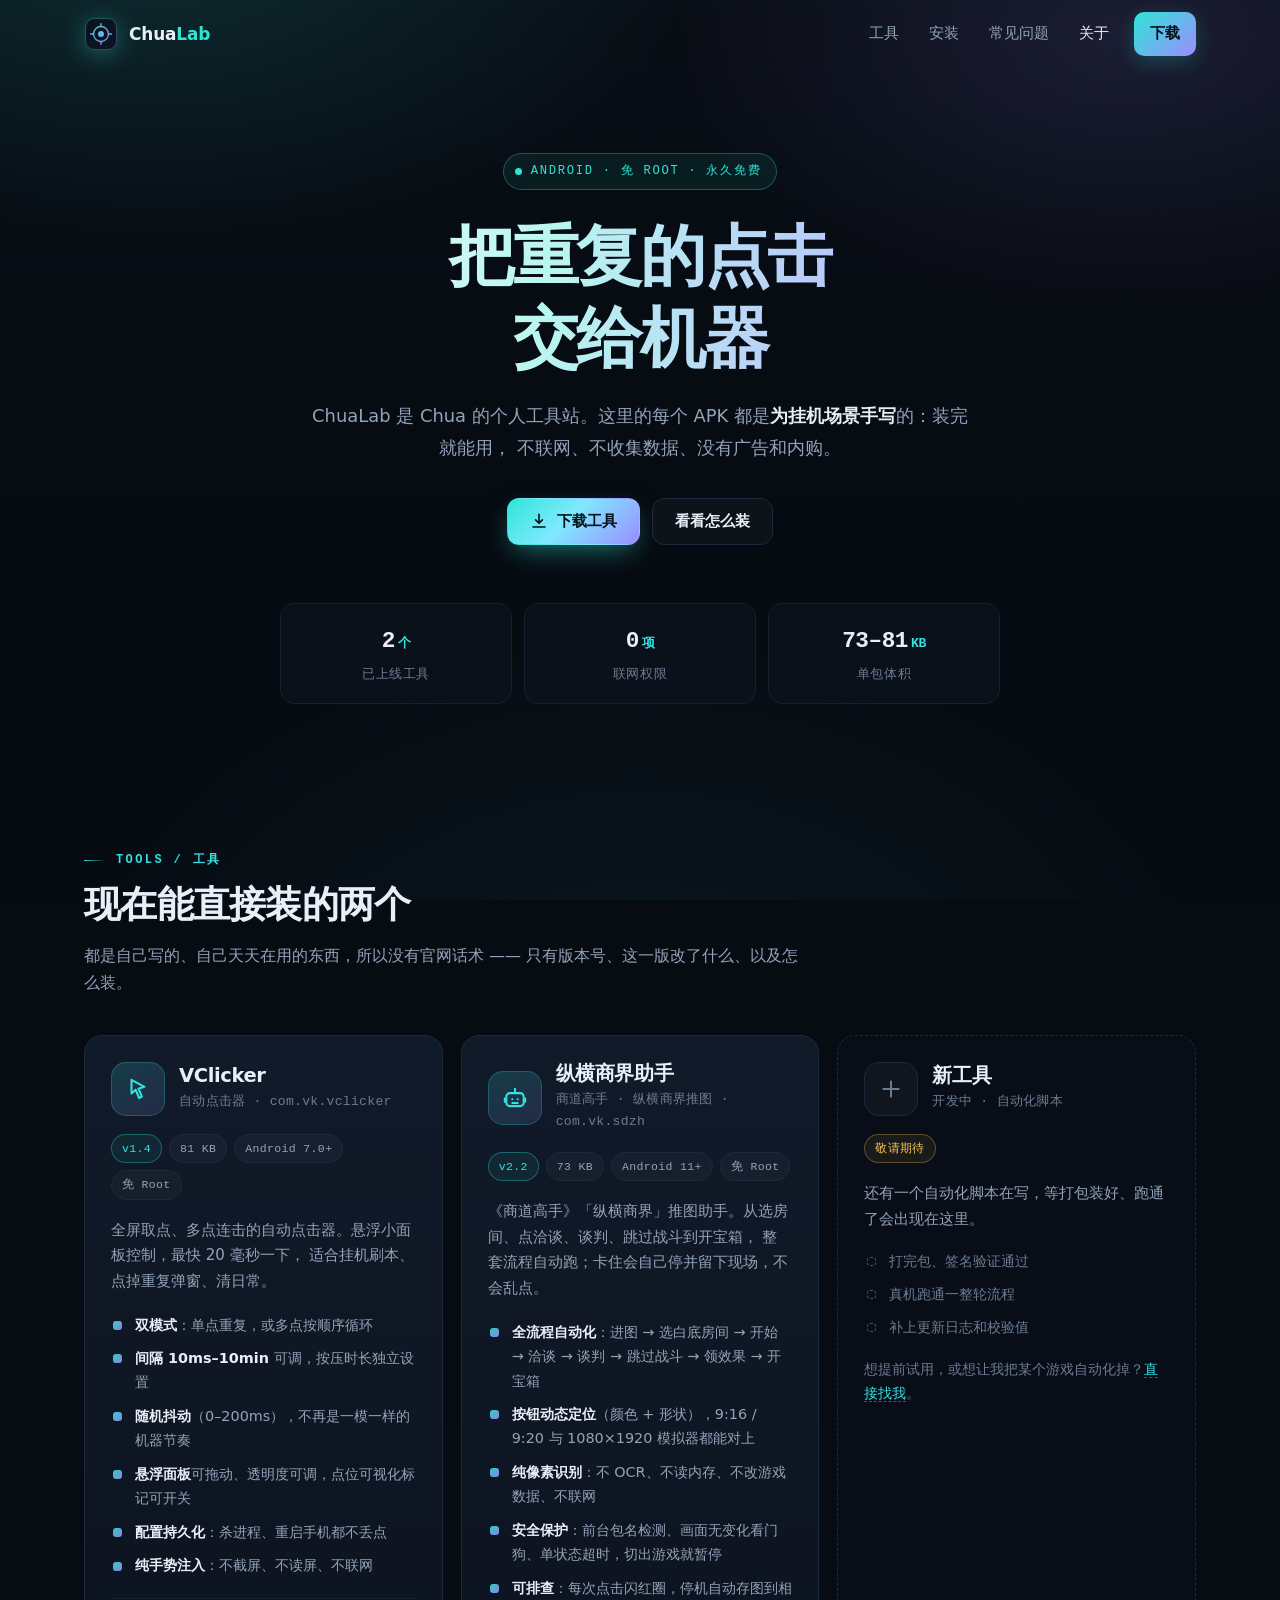
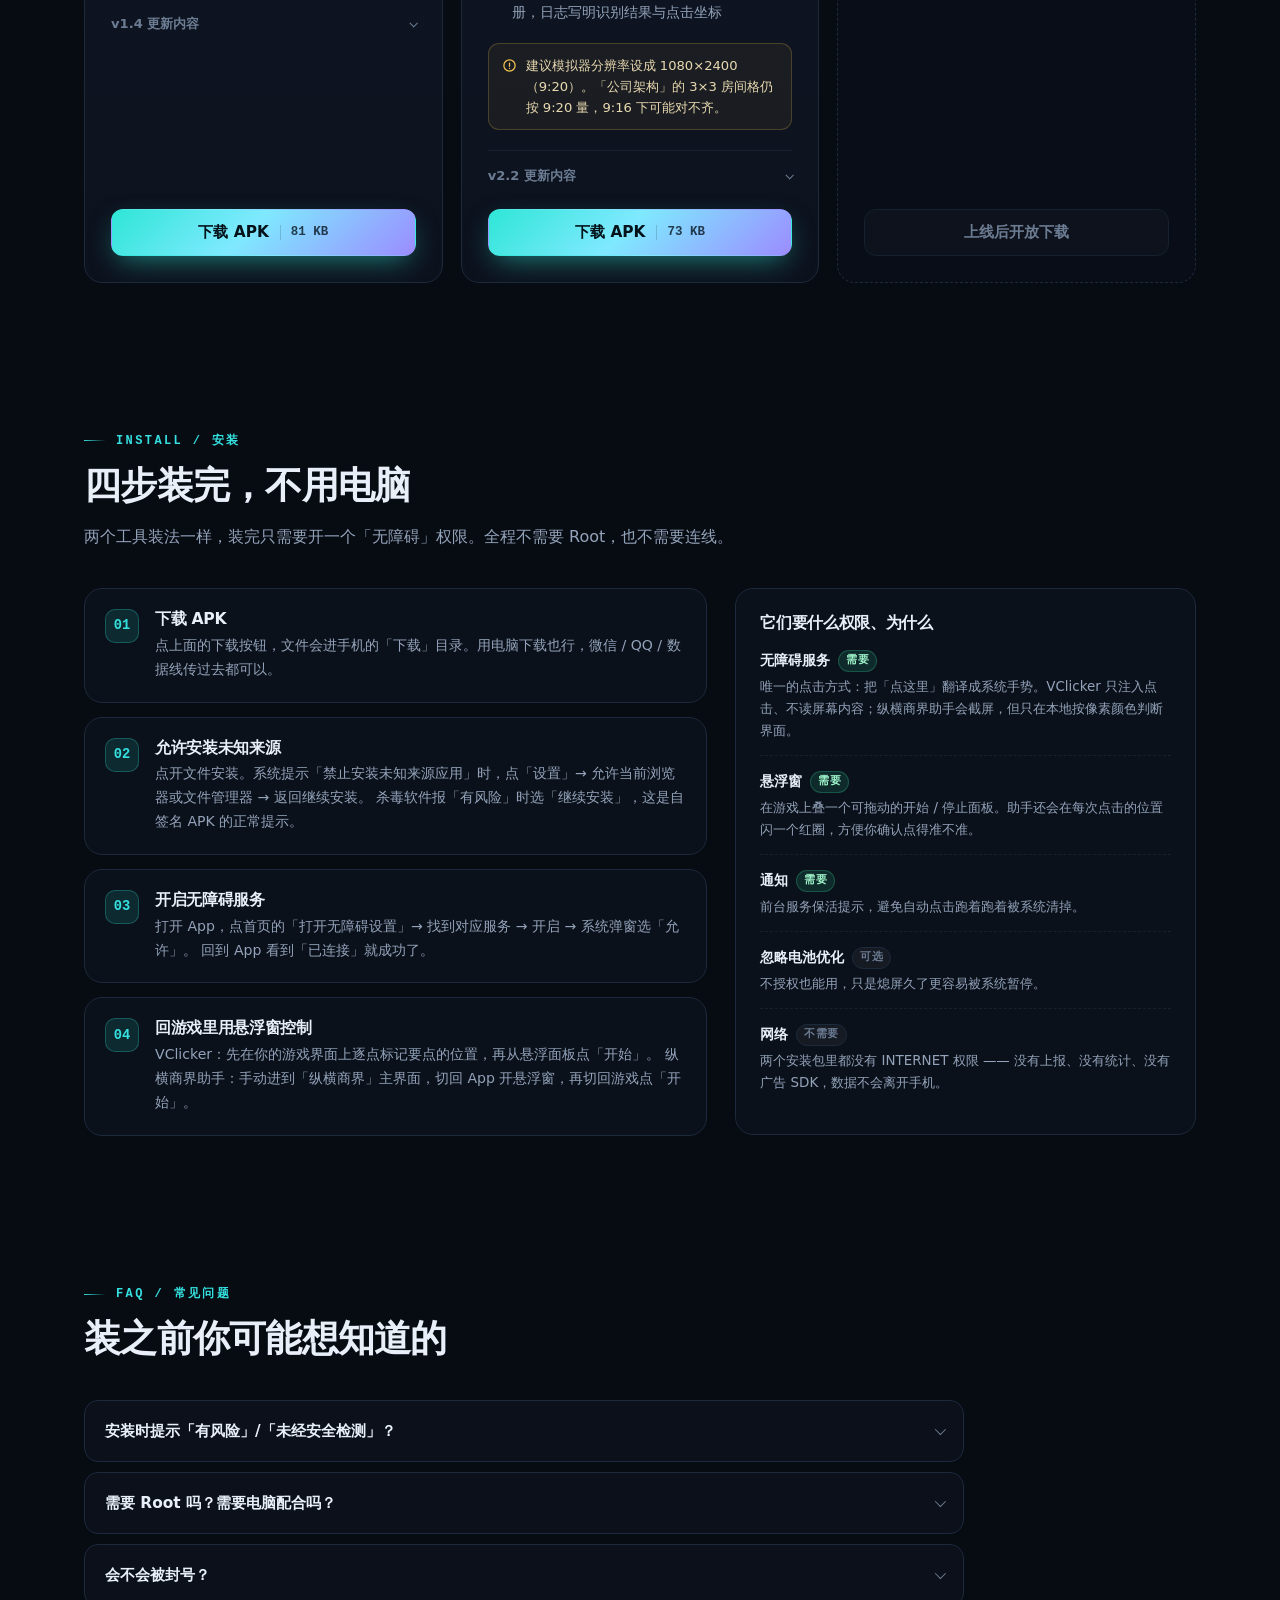
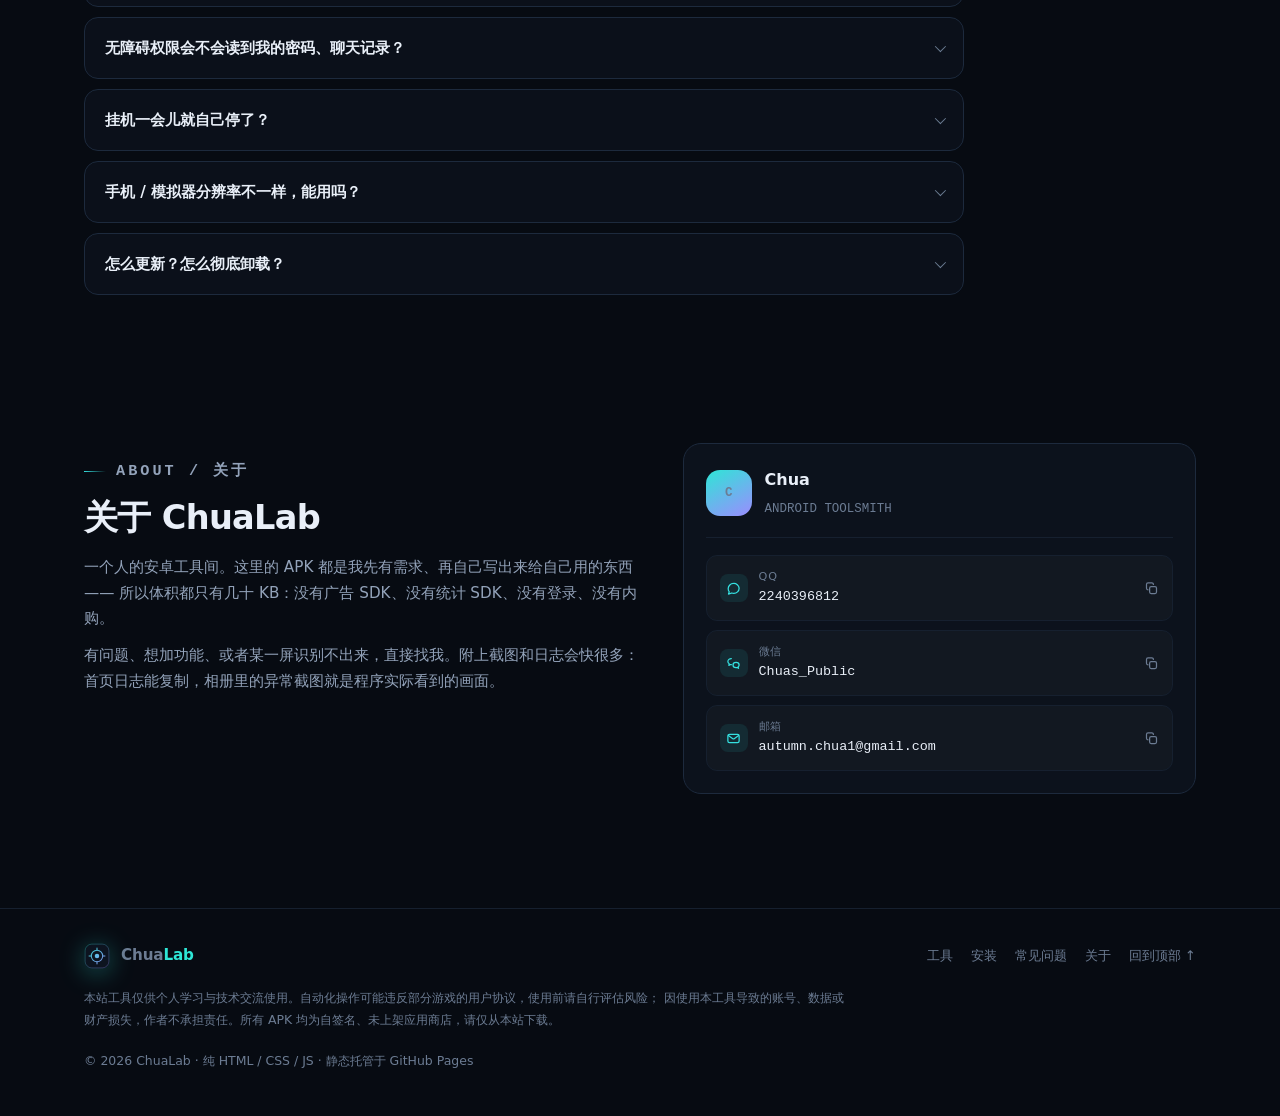
==== index.html @ b67525bc "ChuaLab: static site with VClicker & ZonghengHelper downloads" ====
<!DOCTYPE html>
<html lang="zh-CN">
<head>
<meta charset="utf-8">
<meta name="viewport" content="width=device-width, initial-scale=1, viewport-fit=cover">
<title>ChuaLab — 安卓游戏工具站 | VClicker · 纵横商界助手</title>
<meta name="description" content="ChuaLab 是 Chua 的个人安卓工具站：免 Root 的自动点击器 VClicker，以及《商道高手》纵横商界推图助手。全部免费、无广告、不联网，APK 直接下载。">
<meta name="theme-color" content="#070b12">
<meta name="color-scheme" content="dark">
<meta name="author" content="Chua">
<meta property="og:type" content="website">
<meta property="og:site_name" content="ChuaLab">
<meta property="og:title" content="ChuaLab — 安卓游戏工具站">
<meta property="og:description" content="免 Root 的自动点击器 VClicker、纵横商界推图助手。免费、无广告、不联网，APK 直接下载。">
<meta property="og:locale" content="zh_CN">
<meta name="twitter:card" content="summary">
<script>document.documentElement.classList.add('js');</script>
<link rel="icon" href="assets/logo.svg" type="image/svg+xml">
<link rel="stylesheet" href="assets/style.css">
<script type="application/ld+json">
{
  "@context": "https://schema.org",
  "@graph": [
    {
      "@type": "WebSite",
      "name": "ChuaLab",
      "inLanguage": "zh-CN",
      "description": "个人安卓游戏工具站，提供免 Root 的自动点击器与游戏自动化助手。"
    },
    {
      "@type": "SoftwareApplication",
      "name": "VClicker",
      "alternateName": "V点器",
      "applicationCategory": "UtilitiesApplication",
      "operatingSystem": "Android 7.0+",
      "softwareVersion": "1.4",
      "offers": { "@type": "Offer", "price": "0", "priceCurrency": "CNY" },
      "fileSize": "81KB",
      "description": "多点标记、单点重复与顺序循环双模式的安卓自动点击器，间隔最快 20ms，支持随机抖动与悬浮面板。"
    },
    {
      "@type": "SoftwareApplication",
      "name": "纵横商界助手",
      "applicationCategory": "UtilitiesApplication",
      "operatingSystem": "Android 11+",
      "softwareVersion": "2.2",
      "offers": { "@type": "Offer", "price": "0", "priceCurrency": "CNY" },
      "fileSize": "73KB",
      "description": "《商道高手》纵横商界的推图自动化助手，纯像素识别 + 无障碍点击，免 Root。"
    }
  ]
}
</script>
</head>
<body>
<a class="skip-link" href="#tools">跳到工具列表</a>

<!-- ============================ 顶栏 ============================ -->
<header class="site-header">
  <div class="wrap header-inner">
    <a class="brand" href="#top" aria-label="ChuaLab 首页">
      <img class="brand-mark" src="assets/logo.svg" alt="" width="34" height="34" decoding="async">
      <span class="brand-name">Chua<b>Lab</b></span>
    </a>

    <nav class="nav" id="nav" aria-label="主导航">
      <a href="#tools">工具</a>
      <a href="#install">安装</a>
      <a href="#faq">常见问题</a>
      <a href="#about">关于</a>
      <a class="nav-cta" href="#tools">下载</a>
    </nav>

    <button class="nav-toggle" type="button" aria-expanded="false" aria-controls="nav" aria-label="打开菜单">
      <svg viewBox="0 0 24 24" fill="none" stroke="currentColor" stroke-width="2" stroke-linecap="round" aria-hidden="true">
        <path d="M4 7h16M4 12h16M4 17h16"/>
      </svg>
    </button>
  </div>
</header>

<main id="top">

  <!-- ============================ 首屏 ============================ -->
  <section class="hero">
    <div class="wrap">
      <p class="hero-badge"><span class="dot" aria-hidden="true"></span>Android · 免 Root · 永久免费</p>
      <h1>把重复的点击<br>交给机器</h1>
      <p class="hero-sub">
        ChuaLab 是 Chua 的个人工具站。这里的每个 APK 都是<strong>为挂机场景手写</strong>的：装完就能用，
        不联网、不收集数据、没有广告和内购。
      </p>

      <div class="hero-actions">
        <a class="btn btn-primary" href="#tools">
          <svg viewBox="0 0 24 24" fill="none" stroke="currentColor" stroke-width="2.2" stroke-linecap="round" stroke-linejoin="round" aria-hidden="true">
            <path d="M12 3v12m0 0 4.5-4.5M12 15l-4.5-4.5M4 20h16"/>
          </svg>
          下载工具
        </a>
        <a class="btn btn-ghost" href="#install">看看怎么装</a>
      </div>

      <ul class="hero-stats">
        <li><span class="num">2<em>个</em></span><span class="lab">已上线工具</span></li>
        <li><span class="num">0<em>项</em></span><span class="lab">联网权限</span></li>
        <li><span class="num">73–81<em>KB</em></span><span class="lab">单包体积</span></li>
      </ul>
    </div>
  </section>

  <!-- ============================ 工具 ============================ -->
  <section class="section" id="tools">
    <div class="wrap">
      <div class="section-head reveal">
        <p class="eyebrow">Tools / 工具</p>
        <h2>现在能直接装的两个</h2>
        <p class="lead">
          都是自己写的、自己天天在用的东西，所以没有官网话术 —— 只有版本号、这一版改了什么、以及怎么装。
        </p>
      </div>

      <div class="grid grid-tools">

        <!-- ------------------------------ VClicker ------------------------------ -->
        <article class="card reveal">
          <div class="card-head">
            <div class="tool-icon" aria-hidden="true">
              <svg viewBox="0 0 24 24" fill="none" stroke="currentColor" stroke-width="1.9" stroke-linecap="round" stroke-linejoin="round">
                <path d="M6 3.5 18 10l-5.6 1.7L15.6 19l-2.6 1.3-3.2-7.6L6 16.2z"/>
              </svg>
            </div>
            <div class="tool-title">
              <h3>VClicker</h3>
              <p class="sub">自动点击器 · com.vk.vclicker</p>
            </div>
          </div>

          <div class="tag-row">
            <span class="tag is-accent">v1.4</span>
            <span class="tag">81 KB</span>
            <span class="tag">Android 7.0+</span>
            <span class="tag">免 Root</span>
          </div>

          <p class="card-desc">
            全屏取点、多点连击的自动点击器。悬浮小面板控制，最快 20 毫秒一下，
            适合挂机刷本、点掉重复弹窗、清日常。
          </p>

          <ul class="feature-list">
            <li><b>双模式</b>：单点重复，或多点按顺序循环</li>
            <li><b>间隔 10ms–10min</b> 可调，按压时长独立设置</li>
            <li><b>随机抖动</b>（0–200ms），不再是一模一样的机器节奏</li>
            <li><b>悬浮面板</b>可拖动、透明度可调，点位可视化标记可开关</li>
            <li><b>配置持久化</b>：杀进程、重启手机都不丢点</li>
            <li><b>纯手势注入</b>：不截屏、不读屏、不联网</li>
          </ul>

          <details class="changelog">
            <summary>v1.4 更新内容</summary>
            <div class="changelog-body">
              <ul>
                <li>默认参数提速到 20ms 间隔 / 10ms 按压，取消旧的 70ms 速度上限</li>
                <li>新增崩溃现场页：闪退时给出可复制的错误信息，不再是白屏</li>
                <li>旧安装升级后会自动迁移到新的快速默认值（之后以你改的为准）</li>
              </ul>
              <code class="hash">SHA-256 278dcef7baafee5d097243b099587561295865d72f85cc207bb19f9eb8088ee2</code>
            </div>
          </details>

          <div class="card-foot">
            <a class="btn btn-primary btn-block" href="downloads/VClicker-v1.4.apk" download>
              下载 APK<span class="btn-meta">81 KB</span>
            </a>
          </div>
        </article>

        <!-- -------------------------- 纵横商界助手 -------------------------- -->
        <article class="card reveal">
          <div class="card-head">
            <div class="tool-icon" aria-hidden="true">
              <svg viewBox="0 0 24 24" fill="none" stroke="currentColor" stroke-width="1.9" stroke-linecap="round" stroke-linejoin="round">
                <rect x="4" y="7.5" width="16" height="12" rx="3.2"/>
                <path d="M12 3.5v4M9.5 13.2v.02M14.5 13.2v.02M9.5 16.6h5"/>
                <path d="M2.6 12.5v3M21.4 12.5v3"/>
              </svg>
            </div>
            <div class="tool-title">
              <h3>纵横商界助手</h3>
              <p class="sub">商道高手 · 纵横商界推图 · com.vk.sdzh</p>
            </div>
          </div>

          <div class="tag-row">
            <span class="tag is-accent">v2.2</span>
            <span class="tag">73 KB</span>
            <span class="tag">Android 11+</span>
            <span class="tag">免 Root</span>
          </div>

          <p class="card-desc">
            《商道高手》「纵横商界」推图助手。从选房间、点洽谈、谈判、跳过战斗到开宝箱，
            整套流程自动跑；卡住会自己停并留下现场，不会乱点。
          </p>

          <ul class="feature-list">
            <li><b>全流程自动化</b>：进图 → 选白底房间 → 开始 → 洽谈 → 谈判 → 跳过战斗 → 领效果 → 开宝箱</li>
            <li><b>按钮动态定位</b>（颜色 + 形状），9:16 / 9:20 与 1080×1920 模拟器都能对上</li>
            <li><b>纯像素识别</b>：不 OCR、不读内存、不改游戏数据、不联网</li>
            <li><b>安全保护</b>：前台包名检测、画面无变化看门狗、单状态超时，切出游戏就暂停</li>
            <li><b>可排查</b>：每次点击闪红圈，停机自动存图到相册，日志写明识别结果与点击坐标</li>
          </ul>

          <div class="note">
            <svg viewBox="0 0 24 24" fill="none" stroke="currentColor" stroke-width="2" stroke-linecap="round" stroke-linejoin="round" aria-hidden="true">
              <path d="M12 8.2v5M12 16.6v.02"/><circle cx="12" cy="12" r="9"/>
            </svg>
            <span>建议模拟器分辨率设成 1080×2400（9:20）。「公司架构」的 3×3 房间格仍按 9:20 量，9:16 下可能对不齐。</span>
          </div>

          <details class="changelog">
            <summary>v2.2 更新内容</summary>
            <div class="changelog-body">
              <ul>
                <li>宝箱坐标改为按发光像素实时计算，修掉「偏上 73 像素、点 20 次开不掉」的问题</li>
                <li>按钮坐标按角色缓存，同一界面反复点同一个点，不再在 374/582/882 之间乱跳</li>
                <li>宝箱连续点 6 次仍失败就停机并提示位置，不再空转</li>
                <li>顺带修掉 v2.1 的两个真 bug：公司架构被绿字误判成「洽谈中」、洽谈点 70 次才打完</li>
              </ul>
              <code class="hash">SHA-256 77d68655bf798009ac86b0f8f68d55ac0a195f019ea62fdf3abb0a22e45ed651</code>
            </div>
          </details>

          <div class="card-foot">
            <a class="btn btn-primary btn-block" href="downloads/ZonghengHelper-v2.2.apk" download>
              下载 APK<span class="btn-meta">73 KB</span>
            </a>
          </div>
        </article>

        <!-- ----------------------------- 占位卡 ----------------------------- -->
        <article class="card is-soon reveal">
          <div class="card-head">
            <div class="tool-icon is-muted" aria-hidden="true">
              <svg viewBox="0 0 24 24" fill="none" stroke="currentColor" stroke-width="1.9" stroke-linecap="round" stroke-linejoin="round">
                <path d="M12 5v14M5 12h14"/>
              </svg>
            </div>
            <div class="tool-title">
              <h3>新工具</h3>
              <p class="sub">开发中 · 自动化脚本</p>
            </div>
          </div>

          <div class="tag-row">
            <span class="tag is-gold">敬请期待</span>
          </div>

          <p class="card-desc">
            还有一个自动化脚本在写，等打包装好、跑通了会出现在这里。
          </p>

          <ul class="soon-list">
            <li>打完包、签名验证通过</li>
            <li>真机跑通一整轮流程</li>
            <li>补上更新日志和校验值</li>
          </ul>

          <p class="card-desc soon-hint">想提前试用，或想让我把某个游戏自动化掉？<a href="#about">直接找我</a>。</p>

          <div class="card-foot">
            <span class="btn btn-block is-disabled" aria-disabled="true">上线后开放下载</span>
          </div>
        </article>

      </div>
    </div>
  </section>

  <!-- ============================ 安装 ============================ -->
  <section class="section" id="install">
    <div class="wrap">
      <div class="section-head reveal">
        <p class="eyebrow">Install / 安装</p>
        <h2>四步装完，不用电脑</h2>
        <p class="lead">两个工具装法一样，装完只需要开一个「无障碍」权限。全程不需要 Root，也不需要连线。</p>
      </div>

      <div class="split">
        <ol class="steps reveal">
          <li class="step">
            <span class="step-num">01</span>
            <div>
              <h3>下载 APK</h3>
              <p>点上面的下载按钮，文件会进手机的「下载」目录。用电脑下载也行，微信 / QQ / 数据线传过去都可以。</p>
            </div>
          </li>
          <li class="step">
            <span class="step-num">02</span>
            <div>
              <h3>允许安装未知来源</h3>
              <p>点开文件安装。系统提示「禁止安装未知来源应用」时，点「设置」→ 允许当前浏览器或文件管理器 → 返回继续安装。
                 杀毒软件报「有风险」时选「继续安装」，这是自签名 APK 的正常提示。</p>
            </div>
          </li>
          <li class="step">
            <span class="step-num">03</span>
            <div>
              <h3>开启无障碍服务</h3>
              <p>打开 App，点首页的「打开无障碍设置」→ 找到对应服务 → 开启 → 系统弹窗选「允许」。
                 回到 App 看到「已连接」就成功了。</p>
            </div>
          </li>
          <li class="step">
            <span class="step-num">04</span>
            <div>
              <h3>回游戏里用悬浮窗控制</h3>
              <p>VClicker：先在你的游戏界面上逐点标记要点的位置，再从悬浮面板点「开始」。
                 纵横商界助手：手动进到「纵横商界」主界面，切回 App 开悬浮窗，再切回游戏点「开始」。</p>
            </div>
          </li>
        </ol>

        <aside class="panel-box reveal">
          <h3>它们要什么权限、为什么</h3>
          <dl class="perm-list">
            <div class="perm">
              <dt>无障碍服务 <span class="dot-tag yes">需要</span></dt>
              <dd>唯一的点击方式：把「点这里」翻译成系统手势。VClicker 只注入点击、不读屏幕内容；纵横商界助手会截屏，但只在本地按像素颜色判断界面。</dd>
            </div>
            <div class="perm">
              <dt>悬浮窗 <span class="dot-tag yes">需要</span></dt>
              <dd>在游戏上叠一个可拖动的开始 / 停止面板。助手还会在每次点击的位置闪一个红圈，方便你确认点得准不准。</dd>
            </div>
            <div class="perm">
              <dt>通知 <span class="dot-tag yes">需要</span></dt>
              <dd>前台服务保活提示，避免自动点击跑着跑着被系统清掉。</dd>
            </div>
            <div class="perm">
              <dt>忽略电池优化 <span class="dot-tag no">可选</span></dt>
              <dd>不授权也能用，只是熄屏久了更容易被系统暂停。</dd>
            </div>
            <div class="perm">
              <dt>网络 <span class="dot-tag no">不需要</span></dt>
              <dd>两个安装包里都没有 INTERNET 权限 —— 没有上报、没有统计、没有广告 SDK，数据不会离开手机。</dd>
            </div>
          </dl>
        </aside>
      </div>
    </div>
  </section>

  <!-- ============================ 常见问题 ============================ -->
  <section class="section" id="faq">
    <div class="wrap">
      <div class="section-head reveal">
        <p class="eyebrow">FAQ / 常见问题</p>
        <h2>装之前你可能想知道的</h2>
      </div>

      <div class="faq reveal">
        <details class="faq-item">
          <summary>安装时提示「有风险」/「未经安全检测」？</summary>
          <div class="faq-body">
            <p>正常现象。APK 是自签名、没有上架任何应用商店，所以不会有厂商的安全认证和备案信息。点「继续安装 / 仍要安装」即可。</p>
            <p>如果你比较谨慎，可以<b>先断网再装</b>：两个 App 都没有联网权限，断网安装不影响任何功能，装完再联网。</p>
          </div>
        </details>

        <details class="faq-item">
          <summary>需要 Root 吗？需要电脑配合吗？</summary>
          <div class="faq-body">
            <p>都不需要。全部基于安卓系统的无障碍服务（AccessibilityService）实现，用的是系统公开能力：截屏 + 注入点击手势。</p>
            <p>也不用装框架、不用开 USB 调试。手机或模拟器（MuMu、雷电等）都可以。</p>
          </div>
        </details>

        <details class="faq-item">
          <summary>会不会被封号？</summary>
          <div class="faq-body">
            <p><b>有风险。</b>这类工具本质上是模拟人手点击来做自动化，是否允许取决于游戏的用户协议。部分游戏会检测异常点击节奏并处罚。</p>
            <p>建议只在单机、自建或小号场景使用，并控制运行时长与频率。因使用本站工具导致的账号、数据或财产损失，作者不承担责任。</p>
          </div>
        </details>

        <details class="faq-item">
          <summary>无障碍权限会不会读到我的密码、聊天记录？</summary>
          <div class="faq-body">
            <p><b>VClicker</b>：只调用手势注入接口按坐标点击，不读取屏幕内容、不抓取界面文本。</p>
            <p><b>纵横商界助手</b>：会截屏，但图片只在内存里按像素颜色判断「当前是哪个界面」，不上传服务器、不会被读到屏幕上别的内容。只有你手动点「保存当前画面到相册」时才会写一张图，或异常停机时自动存一张到相册。</p>
            <p>两者都没有 INTERNET 权限，装完可以把手机流量 / Wi-Fi 关掉验证。</p>
          </div>
        </details>

        <details class="faq-item">
          <summary>挂机一会儿就自己停了？</summary>
          <div class="faq-body">
            <p>大概率是保护机制在起作用，而不是卡死：连续约 1 分钟画面完全没变化、同一界面卡超过 3 分钟、连续 9 次点房间都没反应，都会主动停机。</p>
            <p>打开 App 首页看日志最后几条，或看相册里自动保存的 <code>异常_*.png</code>。把那张图发给我，我按真实画面修识别规则。</p>
          </div>
        </details>

        <details class="faq-item">
          <summary>手机 / 模拟器分辨率不一样，能用吗？</summary>
          <div class="faq-body">
            <p><b>VClicker</b>：点位是你在自己屏幕上取的，天生适配任意分辨率。</p>
            <p><b>纵横商界助手</b>：坐标按 1260×2800 量、再按屏幕宽高比例换算，9:16 和 9:20 都支持；不过「公司架构」的 3×3 房间格仍建议 9:20。模拟器设成 1080×2400 最稳。</p>
          </div>
        </details>

        <details class="faq-item">
          <summary>怎么更新？怎么彻底卸载？</summary>
          <div class="faq-body">
            <p>直接安装新版本覆盖即可（签名一致），设置和点位都会保留，不用先卸载。</p>
            <p>卸载和普通 App 一样。助手写在 app 私有目录里的日志和截图，卸载时会一起清掉。</p>
          </div>
        </details>
      </div>
    </div>
  </section>

  <!-- ============================ 关于 ============================ -->
  <section class="section" id="about">
    <div class="wrap about">
      <div class="about-text reveal">
        <p class="eyebrow">About / 关于</p>
        <h2>关于 ChuaLab</h2>
        <p>
          一个人的安卓工具间。这里的 APK 都是我先有需求、再自己写出来给自己用的东西 ——
          所以体积都只有几十 KB：没有广告 SDK、没有统计 SDK、没有登录、没有内购。
        </p>
        <p>
          有问题、想加功能、或者某一屏识别不出来，直接找我。附上截图和日志会快很多：
          首页日志能复制，相册里的异常截图就是程序实际看到的画面。
        </p>
      </div>

      <aside class="contact-card reveal">
        <div class="who">
          <span class="avatar" aria-hidden="true">C</span>
          <div>
            <b>Chua</b>
            <span>ANDROID TOOLSMITH</span>
          </div>
        </div>
        <div class="contact-list">
          <button class="contact-row" type="button" data-copy="2240396812" aria-label="复制 QQ 号 2240396812">
            <span class="ico" aria-hidden="true">
              <svg viewBox="0 0 24 24" fill="none" stroke="currentColor" stroke-width="2" stroke-linecap="round" stroke-linejoin="round">
                <path d="M21 11.5a8.4 8.4 0 0 1-8.5 8.3 9 9 0 0 1-3.2-.6L4 21l1.2-3.7a8 8 0 0 1-1.7-5.1A8.4 8.4 0 0 1 12 4a8.4 8.4 0 0 1 9 7.5z"/>
              </svg>
            </span>
            <span class="info"><span class="lab">QQ</span><span class="val">2240396812</span></span>
            <span class="copy-hint" aria-hidden="true">
              <svg viewBox="0 0 24 24" fill="none" stroke="currentColor" stroke-width="2" stroke-linecap="round" stroke-linejoin="round">
                <rect x="9" y="9" width="11" height="11" rx="2.4"/><path d="M15 5.4A2.4 2.4 0 0 0 12.6 3H6.4A2.4 2.4 0 0 0 4 5.4v6.2A2.4 2.4 0 0 0 6.4 14"/>
              </svg>
            </span>
          </button>

          <button class="contact-row" type="button" data-copy="Chuas_Public" aria-label="复制微信号 Chuas_Public">
            <span class="ico" aria-hidden="true">
              <svg viewBox="0 0 24 24" fill="none" stroke="currentColor" stroke-width="2" stroke-linecap="round" stroke-linejoin="round">
                <path d="M8.5 4C5.4 4 3 6.1 3 8.7c0 1.5.8 2.8 2.1 3.7L4.6 15l2.5-1.3c.5.1 1 .2 1.5.2"/>
                <path d="M21 14.4c0-2.3-2.2-4.2-4.9-4.2s-4.9 1.9-4.9 4.2 2.2 4.2 4.9 4.2c.6 0 1.2-.1 1.7-.2L20 19.7l-.6-2.2c1-.8 1.6-1.9 1.6-3.1z"/>
              </svg>
            </span>
            <span class="info"><span class="lab">微信</span><span class="val">Chuas_Public</span></span>
            <span class="copy-hint" aria-hidden="true">
              <svg viewBox="0 0 24 24" fill="none" stroke="currentColor" stroke-width="2" stroke-linecap="round" stroke-linejoin="round">
                <rect x="9" y="9" width="11" height="11" rx="2.4"/><path d="M15 5.4A2.4 2.4 0 0 0 12.6 3H6.4A2.4 2.4 0 0 0 4 5.4v6.2A2.4 2.4 0 0 0 6.4 14"/>
              </svg>
            </span>
          </button>

          <button class="contact-row" type="button" data-copy="autumn.chua1@gmail.com" aria-label="复制邮箱 autumn.chua1@gmail.com">
            <span class="ico" aria-hidden="true">
              <svg viewBox="0 0 24 24" fill="none" stroke="currentColor" stroke-width="2" stroke-linecap="round" stroke-linejoin="round">
                <rect x="3" y="5.5" width="18" height="13" rx="2.6"/><path d="m3.8 7.2 7.1 5.2a2 2 0 0 0 2.2 0l7.1-5.2"/>
              </svg>
            </span>
            <span class="info"><span class="lab">邮箱</span><span class="val">autumn.chua1@gmail.com</span></span>
            <span class="copy-hint" aria-hidden="true">
              <svg viewBox="0 0 24 24" fill="none" stroke="currentColor" stroke-width="2" stroke-linecap="round" stroke-linejoin="round">
                <rect x="9" y="9" width="11" height="11" rx="2.4"/><path d="M15 5.4A2.4 2.4 0 0 0 12.6 3H6.4A2.4 2.4 0 0 0 4 5.4v6.2A2.4 2.4 0 0 0 6.4 14"/>
              </svg>
            </span>
          </button>
        </div>
      </aside>
    </div>
  </section>

</main>

<!-- ============================ 页脚 ============================ -->
<footer class="site-footer">
  <div class="wrap">
    <div class="footer-inner">
      <a class="brand" href="#top">
        <img class="brand-mark" src="assets/logo.svg" alt="" width="26" height="26" loading="lazy" decoding="async">
        <span class="brand-name">Chua<b>Lab</b></span>
      </a>
      <nav class="footer-links" aria-label="页脚导航">
        <a href="#tools">工具</a>
        <a href="#install">安装</a>
        <a href="#faq">常见问题</a>
        <a href="#about">关于</a>
        <a href="#top">回到顶部 ↑</a>
      </nav>
    </div>
    <p class="disclaimer">
      本站工具仅供个人学习与技术交流使用。自动化操作可能违反部分游戏的用户协议，使用前请自行评估风险；
      因使用本工具导致的账号、数据或财产损失，作者不承担责任。所有 APK 均为自签名、未上架应用商店，请仅从本站下载。
    </p>
    <p class="disclaimer">© <span data-year>2026</span> ChuaLab · 纯 HTML / CSS / JS · 静态托管于 GitHub Pages</p>
  </div>
</footer>

<div class="toast" id="toast" role="status" aria-live="polite"></div>

<script src="assets/app.js" defer></script>
</body>
</html>
---- assets/style.css ----
/* ==========================================================================
   ChuaLab — 深色游戏风样式
   纯手写 CSS，无框架、无外部字体/CDN 依赖，可离线打开
   ========================================================================== */

/* ---------------------------------------------------------------- tokens */
:root {
  --bg: #070b12;
  --bg-soft: #0a1018;
  --panel: #0f1622;
  --panel-2: #121c2b;
  --line: #1d2a3d;
  --line-soft: #16202f;

  --text: #e9eff8;
  --dim: #93a3ba;
  --muted: #6c7c93;

  --cyan: #2ee6d6;
  --violet: #9b8cff;
  --accent: #35e0e0;
  --gold: #f5c451;

  --radius: 18px;
  --radius-sm: 12px;
  --max: 1160px;

  --font-sans: -apple-system, BlinkMacSystemFont, "Segoe UI Variable Text", "Segoe UI",
    "PingFang SC", "Hiragino Sans GB", "Microsoft YaHei", system-ui, sans-serif;
  --font-mono: ui-monospace, "SFMono-Regular", "Cascadia Mono", "JetBrains Mono",
    Consolas, "Liberation Mono", monospace;
}

/* ------------------------------------------------------------------ base */
*,
*::before,
*::after {
  box-sizing: border-box;
}

html {
  -webkit-text-size-adjust: 100%;
  scroll-behavior: smooth;
}

body {
  margin: 0;
  min-height: 100vh;
  background: var(--bg);
  color: var(--text);
  font-family: var(--font-sans);
  font-size: 16px;
  line-height: 1.7;
  -webkit-font-smoothing: antialiased;
  overflow-x: hidden;
}

/* 背景光晕 + 网格，纯 CSS，不占带宽 */
body::before {
  content: "";
  position: fixed;
  inset: 0;
  z-index: -2;
  pointer-events: none;
  background:
    radial-gradient(900px 520px at 12% -8%, rgba(46, 230, 214, 0.14), transparent 62%),
    radial-gradient(760px 460px at 88% 4%, rgba(155, 140, 255, 0.13), transparent 60%),
    radial-gradient(1000px 700px at 50% 118%, rgba(46, 230, 214, 0.07), transparent 65%),
    linear-gradient(180deg, #080d15 0%, var(--bg) 45%, #060a11 100%);
}

body::after {
  content: "";
  position: fixed;
  inset: 0;
  z-index: -1;
  pointer-events: none;
  opacity: 0.35;
  background-image:
    linear-gradient(rgba(120, 160, 200, 0.055) 1px, transparent 1px),
    linear-gradient(90deg, rgba(120, 160, 200, 0.055) 1px, transparent 1px);
  background-size: 64px 64px;
  mask-image: radial-gradient(ellipse 90% 60% at 50% 0%, #000 20%, transparent 78%);
  -webkit-mask-image: radial-gradient(ellipse 90% 60% at 50% 0%, #000 20%, transparent 78%);
}

img,
svg {
  display: block;
  max-width: 100%;
}

a {
  color: inherit;
  text-decoration: none;
}

h1,
h2,
h3,
h4 {
  margin: 0;
  line-height: 1.25;
  letter-spacing: -0.02em;
  font-weight: 800;
}

p {
  margin: 0;
}

ul,
ol {
  margin: 0;
  padding: 0;
  list-style: none;
}

code {
  font-family: var(--font-mono);
  font-size: 0.86em;
}

::selection {
  background: rgba(46, 230, 214, 0.28);
  color: #fff;
}

:focus-visible {
  outline: 2px solid var(--cyan);
  outline-offset: 3px;
  border-radius: 6px;
}

.wrap {
  width: 100%;
  max-width: var(--max);
  margin: 0 auto;
  padding: 0 24px;
}

.skip-link {
  position: absolute;
  left: 16px;
  top: -60px;
  z-index: 100;
  padding: 10px 16px;
  border-radius: 10px;
  background: var(--cyan);
  color: #04121a;
  font-weight: 700;
  transition: top 0.2s ease;
}

.skip-link:focus {
  top: 16px;
}

/* ---------------------------------------------------------------- header */
.site-header {
  position: sticky;
  top: 0;
  z-index: 50;
  border-bottom: 1px solid transparent;
  transition: background 0.25s ease, border-color 0.25s ease, backdrop-filter 0.25s ease;
}

.site-header.is-scrolled {
  background: rgba(7, 11, 18, 0.82);
  border-bottom-color: var(--line-soft);
  backdrop-filter: blur(14px) saturate(140%);
  -webkit-backdrop-filter: blur(14px) saturate(140%);
}

.header-inner {
  display: flex;
  align-items: center;
  justify-content: space-between;
  gap: 20px;
  height: 68px;
}

.brand {
  display: inline-flex;
  align-items: center;
  gap: 11px;
  font-weight: 800;
  font-size: 1.06rem;
  letter-spacing: -0.01em;
}

.brand-mark {
  width: 34px;
  height: 34px;
  flex: 0 0 auto;
  filter: drop-shadow(0 4px 12px rgba(46, 230, 214, 0.35));
}

.brand-name b {
  color: var(--cyan);
  font-weight: 800;
}

.nav {
  display: flex;
  align-items: center;
  gap: 4px;
}

.nav a {
  padding: 9px 13px;
  border-radius: 10px;
  color: var(--dim);
  font-size: 0.94rem;
  font-weight: 500;
  transition: color 0.16s ease, background 0.16s ease;
}

.nav a:hover {
  color: var(--text);
  background: rgba(255, 255, 255, 0.05);
}

.nav a.is-active {
  color: var(--text);
}

.nav .nav-cta {
  margin-left: 8px;
  padding: 9px 16px;
  color: #04121a;
  font-weight: 700;
  background: linear-gradient(135deg, var(--cyan), var(--violet));
  box-shadow: 0 6px 20px rgba(46, 230, 214, 0.22);
}

.nav .nav-cta:hover {
  color: #04121a;
  filter: brightness(1.06);
}

.nav-toggle {
  display: none;
  width: 42px;
  height: 42px;
  padding: 0;
  border: 1px solid var(--line);
  border-radius: 12px;
  background: rgba(255, 255, 255, 0.03);
  color: var(--text);
  cursor: pointer;
}

.nav-toggle svg {
  width: 20px;
  height: 20px;
  margin: 0 auto;
}

/* ------------------------------------------------------------------ hero */
.hero {
  position: relative;
  padding: 84px 0 72px;
  text-align: center;
}

.hero-badge {
  display: inline-flex;
  align-items: center;
  gap: 9px;
  margin-bottom: 26px;
  padding: 7px 15px 7px 11px;
  border: 1px solid rgba(46, 230, 214, 0.3);
  border-radius: 999px;
  background: rgba(46, 230, 214, 0.07);
  color: var(--cyan);
  font-family: var(--font-mono);
  font-size: 0.76rem;
  letter-spacing: 0.14em;
  text-transform: uppercase;
}

.hero-badge .dot {
  width: 7px;
  height: 7px;
  border-radius: 50%;
  background: var(--cyan);
  box-shadow: 0 0 0 0 rgba(46, 230, 214, 0.6);
  animation: pulse 2.4s ease-out infinite;
}

@keyframes pulse {
  0% { box-shadow: 0 0 0 0 rgba(46, 230, 214, 0.55); }
  70% { box-shadow: 0 0 0 9px rgba(46, 230, 214, 0); }
  100% { box-shadow: 0 0 0 0 rgba(46, 230, 214, 0); }
}

.hero h1 {
  font-size: clamp(2.35rem, 6.4vw, 4.1rem);
  letter-spacing: -0.035em;
  background: linear-gradient(96deg, #ffffff 8%, #b8f6f0 42%, #b9aeff 82%);
  -webkit-background-clip: text;
  background-clip: text;
  color: transparent;
}

.hero-sub {
  max-width: 660px;
  margin: 20px auto 0;
  color: var(--dim);
  font-size: clamp(1rem, 2.2vw, 1.12rem);
  line-height: 1.8;
}

.hero-sub strong {
  color: var(--text);
  font-weight: 600;
}

.hero-actions {
  display: flex;
  flex-wrap: wrap;
  justify-content: center;
  gap: 12px;
  margin-top: 34px;
}

.hero-stats {
  display: grid;
  grid-template-columns: repeat(3, minmax(0, 1fr));
  gap: 12px;
  max-width: 720px;
  margin: 58px auto 0;
  padding: 0;
}

.hero-stats li {
  padding: 18px 14px;
  border: 1px solid var(--line-soft);
  border-radius: 14px;
  background: rgba(15, 22, 34, 0.55);
}

.hero-stats .num {
  display: block;
  font-family: var(--font-mono);
  font-size: 1.42rem;
  font-weight: 700;
  color: var(--text);
  letter-spacing: -0.02em;
}

.hero-stats .num em {
  font-style: normal;
  font-size: 0.82rem;
  color: var(--accent);
  margin-left: 3px;
}

.hero-stats .lab {
  display: block;
  margin-top: 3px;
  color: var(--muted);
  font-size: 0.8rem;
  letter-spacing: 0.04em;
}

/* ---------------------------------------------------------------- button */
.btn {
  display: inline-flex;
  align-items: center;
  justify-content: center;
  gap: 9px;
  padding: 13px 22px;
  border: 1px solid transparent;
  border-radius: var(--radius-sm);
  font: inherit;
  font-weight: 700;
  font-size: 0.96rem;
  line-height: 1.2;
  cursor: pointer;
  transition: transform 0.16s ease, filter 0.16s ease, background 0.16s ease,
    border-color 0.16s ease, box-shadow 0.16s ease;
  white-space: nowrap;
}

.btn svg {
  width: 18px;
  height: 18px;
  flex: 0 0 auto;
}

.btn-primary {
  color: #04121a;
  background: linear-gradient(135deg, var(--cyan) 0%, #7fe9ff 45%, var(--violet) 100%);
  box-shadow: 0 10px 28px -8px rgba(46, 230, 214, 0.55);
}

.btn-primary:hover {
  transform: translateY(-2px);
  filter: brightness(1.05);
  box-shadow: 0 16px 34px -10px rgba(46, 230, 214, 0.62);
}

.btn-primary:active {
  transform: translateY(0);
}

.btn-ghost {
  color: var(--text);
  border-color: var(--line);
  background: rgba(255, 255, 255, 0.03);
}

.btn-ghost:hover {
  border-color: rgba(46, 230, 214, 0.42);
  background: rgba(46, 230, 214, 0.07);
  transform: translateY(-2px);
}

.btn-block {
  width: 100%;
}

.btn .btn-meta {
  padding-left: 10px;
  margin-left: 2px;
  border-left: 1px solid rgba(4, 18, 26, 0.22);
  font-family: var(--font-mono);
  font-size: 0.78rem;
  font-weight: 600;
  opacity: 0.78;
}

.btn.is-disabled {
  cursor: not-allowed;
  color: var(--muted);
  border-color: var(--line-soft);
  background: rgba(255, 255, 255, 0.02);
  box-shadow: none;
  transform: none;
  filter: none;
}

/* --------------------------------------------------------------- section */
.section {
  padding: 74px 0;
  scroll-margin-top: 84px;
}

.section-head {
  max-width: 720px;
  margin-bottom: 38px;
}

.eyebrow {
  display: flex;
  align-items: center;
  gap: 10px;
  margin-bottom: 12px;
  color: var(--accent);
  font-family: var(--font-mono);
  font-size: 0.75rem;
  font-weight: 600;
  letter-spacing: 0.2em;
  text-transform: uppercase;
}

.eyebrow::before {
  content: "";
  width: 22px;
  height: 1px;
  background: linear-gradient(90deg, var(--accent), transparent);
}

.section-head h2 {
  font-size: clamp(1.7rem, 3.6vw, 2.3rem);
}

.section-head .lead {
  margin-top: 14px;
  color: var(--dim);
  font-size: 1rem;
}

/* ----------------------------------------------------------------- cards */
.grid {
  display: grid;
  gap: 18px;
}

.grid-tools {
  grid-template-columns: repeat(auto-fit, minmax(320px, 1fr));
}

.card {
  position: relative;
  display: flex;
  flex-direction: column;
  gap: 18px;
  padding: 26px;
  border: 1px solid var(--line);
  border-radius: var(--radius);
  background:
    linear-gradient(180deg, rgba(18, 28, 43, 0.92), rgba(13, 19, 30, 0.94));
  overflow: hidden;
  transition: transform 0.22s ease, border-color 0.22s ease, box-shadow 0.22s ease;
}

.card::before {
  content: "";
  position: absolute;
  inset: 0 0 auto 0;
  height: 1px;
  background: linear-gradient(90deg, transparent, rgba(46, 230, 214, 0.5), transparent);
  opacity: 0;
  transition: opacity 0.22s ease;
}

.card:hover {
  transform: translateY(-4px);
  border-color: rgba(46, 230, 214, 0.34);
  box-shadow: 0 24px 48px -26px rgba(46, 230, 214, 0.34);
}

.card:hover::before {
  opacity: 1;
}

.card.is-soon {
  border-style: dashed;
  border-color: var(--line);
  background: rgba(12, 18, 28, 0.55);
}

.card.is-soon:hover {
  transform: none;
  border-color: var(--line);
  box-shadow: none;
}

.card-head {
  display: flex;
  align-items: center;
  gap: 14px;
}

.tool-icon {
  display: grid;
  place-items: center;
  width: 54px;
  height: 54px;
  flex: 0 0 auto;
  border: 1px solid rgba(46, 230, 214, 0.24);
  border-radius: 15px;
  background: linear-gradient(150deg, rgba(46, 230, 214, 0.18), rgba(155, 140, 255, 0.14));
  color: var(--accent);
}

.tool-icon svg {
  width: 26px;
  height: 26px;
}

.tool-icon.is-muted {
  border-color: var(--line);
  background: rgba(255, 255, 255, 0.03);
  color: var(--muted);
}

.tool-title {
  min-width: 0;
}

.tool-title h3 {
  font-size: 1.22rem;
}

.tool-title .sub {
  margin-top: 3px;
  color: var(--muted);
  font-size: 0.82rem;
  font-family: var(--font-mono);
  letter-spacing: 0.02em;
}

.tag-row {
  display: flex;
  flex-wrap: wrap;
  gap: 7px;
}

.tag {
  padding: 4px 10px;
  border: 1px solid var(--line);
  border-radius: 999px;
  background: rgba(255, 255, 255, 0.028);
  color: var(--dim);
  font-family: var(--font-mono);
  font-size: 0.72rem;
  letter-spacing: 0.03em;
  white-space: nowrap;
}

.tag.is-accent {
  color: var(--accent);
  border-color: rgba(46, 230, 214, 0.32);
  background: rgba(46, 230, 214, 0.07);
}

.tag.is-gold {
  color: var(--gold);
  border-color: rgba(245, 196, 81, 0.3);
  background: rgba(245, 196, 81, 0.07);
}

.card-desc {
  color: var(--dim);
  font-size: 0.94rem;
}

.feature-list {
  display: grid;
  gap: 9px;
  font-size: 0.9rem;
  color: var(--dim);
}

.feature-list li {
  position: relative;
  padding-left: 24px;
}

.feature-list li::before {
  content: "";
  position: absolute;
  left: 2px;
  top: 0.58em;
  width: 9px;
  height: 9px;
  border-radius: 3px;
  background: linear-gradient(135deg, var(--cyan), var(--violet));
  opacity: 0.9;
}

.feature-list li b {
  color: var(--text);
  font-weight: 600;
}

/* 占位卡（开发中）的进度清单 */
.soon-list {
  display: grid;
  gap: 9px;
  font-size: 0.88rem;
  color: var(--muted);
}

.soon-list li {
  position: relative;
  padding-left: 25px;
}

.soon-list li::before {
  content: "";
  position: absolute;
  left: 3px;
  top: 0.5em;
  width: 9px;
  height: 9px;
  border: 1.5px dashed var(--muted);
  border-radius: 3px;
  opacity: 0.65;
}

.soon-hint {
  font-size: 0.86rem;
  color: var(--muted);
}

.soon-hint a {
  color: var(--accent);
  border-bottom: 1px dashed rgba(46, 230, 214, 0.45);
}

.note {
  display: flex;
  gap: 9px;
  padding: 11px 13px;
  border: 1px solid rgba(245, 196, 81, 0.22);
  border-radius: 11px;
  background: rgba(245, 196, 81, 0.055);
  color: #e8d9b0;
  font-size: 0.82rem;
  line-height: 1.6;
}

.note svg {
  width: 15px;
  height: 15px;
  margin-top: 3px;
  flex: 0 0 auto;
  color: var(--gold);
}

.card-foot {
  display: flex;
  flex-wrap: wrap;
  gap: 10px;
  margin-top: auto;
  padding-top: 4px;
}

.changelog {
  border-top: 1px solid var(--line-soft);
  padding-top: 14px;
  margin-top: 2px;
}

.changelog summary {
  display: flex;
  align-items: center;
  gap: 8px;
  color: var(--muted);
  font-size: 0.82rem;
  font-weight: 600;
  cursor: pointer;
  list-style: none;
  transition: color 0.16s ease;
}

.changelog summary::-webkit-details-marker {
  display: none;
}

.changelog summary:hover {
  color: var(--text);
}

.changelog summary::after {
  content: "";
  width: 6px;
  height: 6px;
  margin-left: auto;
  border-right: 1.5px solid currentColor;
  border-bottom: 1.5px solid currentColor;
  transform: rotate(45deg) translateY(-1px);
  transition: transform 0.2s ease;
}

.changelog[open] summary::after {
  transform: rotate(-135deg) translateY(-1px);
}

.changelog-body {
  padding-top: 12px;
  color: var(--dim);
  font-size: 0.85rem;
  line-height: 1.75;
}

.changelog-body ul {
  display: grid;
  gap: 6px;
}

.changelog-body li::before {
  content: "·";
  color: var(--accent);
  margin-right: 8px;
  font-weight: 700;
}

.hash {
  display: block;
  margin-top: 10px;
  padding: 9px 11px;
  border-radius: 9px;
  background: rgba(0, 0, 0, 0.28);
  border: 1px solid var(--line-soft);
  color: var(--muted);
  font-size: 0.72rem;
  word-break: break-all;
  line-height: 1.6;
}

/* ----------------------------------------------------------- steps / 安装 */
.split {
  display: grid;
  grid-template-columns: minmax(0, 1.15fr) minmax(0, 0.85fr);
  gap: 28px;
  align-items: start;
}

.steps {
  display: grid;
  gap: 14px;
  counter-reset: step;
}

.step {
  display: flex;
  gap: 16px;
  padding: 20px;
  border: 1px solid var(--line);
  border-radius: var(--radius);
  background: rgba(15, 22, 34, 0.6);
}

.step-num {
  display: grid;
  place-items: center;
  width: 34px;
  height: 34px;
  flex: 0 0 auto;
  border-radius: 10px;
  background: rgba(46, 230, 214, 0.12);
  border: 1px solid rgba(46, 230, 214, 0.26);
  color: var(--accent);
  font-family: var(--font-mono);
  font-size: 0.86rem;
  font-weight: 700;
}

.step h3 {
  font-size: 0.98rem;
  font-weight: 700;
}

.step p {
  margin-top: 5px;
  color: var(--dim);
  font-size: 0.88rem;
}

.step code {
  padding: 1px 6px;
  border-radius: 5px;
  background: rgba(46, 230, 214, 0.1);
  color: #a9f2ea;
}

.panel-box {
  padding: 24px;
  border: 1px solid var(--line);
  border-radius: var(--radius);
  background: rgba(15, 22, 34, 0.6);
}

.panel-box h3 {
  font-size: 1rem;
  margin-bottom: 16px;
}

.perm-list {
  display: grid;
  gap: 14px;
}

.perm {
  display: grid;
  gap: 3px;
  padding-bottom: 13px;
  border-bottom: 1px dashed var(--line-soft);
}

.perm:last-child {
  padding-bottom: 0;
  border-bottom: 0;
}

.perm dt {
  display: flex;
  align-items: center;
  gap: 8px;
  color: var(--text);
  font-size: 0.87rem;
  font-weight: 600;
}

.perm dt .dot-tag {
  padding: 1px 7px;
  border-radius: 999px;
  font-family: var(--font-mono);
  font-size: 0.66rem;
  letter-spacing: 0.05em;
}

.dot-tag.yes {
  color: #9df3c9;
  background: rgba(52, 211, 153, 0.13);
  border: 1px solid rgba(52, 211, 153, 0.26);
}

.dot-tag.no {
  color: var(--muted);
  background: rgba(255, 255, 255, 0.04);
  border: 1px solid var(--line);
}

.perm dd {
  margin: 0;
  color: var(--dim);
  font-size: 0.84rem;
  line-height: 1.65;
}

/* ------------------------------------------------------------------- faq */
.faq {
  display: grid;
  gap: 10px;
  max-width: 880px;
}

.faq-item {
  border: 1px solid var(--line);
  border-radius: 14px;
  background: rgba(15, 22, 34, 0.55);
  transition: border-color 0.18s ease, background 0.18s ease;
}

.faq-item[open] {
  border-color: rgba(46, 230, 214, 0.3);
  background: rgba(17, 26, 40, 0.7);
}

.faq-item summary {
  display: flex;
  align-items: center;
  gap: 12px;
  padding: 17px 20px;
  font-size: 0.96rem;
  font-weight: 600;
  cursor: pointer;
  list-style: none;
}

.faq-item summary::-webkit-details-marker {
  display: none;
}

.faq-item summary::after {
  content: "";
  width: 8px;
  height: 8px;
  margin-left: auto;
  flex: 0 0 auto;
  border-right: 1.6px solid var(--muted);
  border-bottom: 1.6px solid var(--muted);
  transform: rotate(45deg) translateY(-2px);
  transition: transform 0.2s ease, border-color 0.2s ease;
}

.faq-item[open] summary::after {
  transform: rotate(-135deg) translateY(-2px);
  border-color: var(--accent);
}

.faq-body {
  padding: 0 20px 20px;
  color: var(--dim);
  font-size: 0.9rem;
  line-height: 1.85;
}

.faq-body p + p {
  margin-top: 10px;
}

.faq-body b {
  color: var(--text);
  font-weight: 600;
}

/* ----------------------------------------------------------------- about */
.about {
  display: grid;
  grid-template-columns: minmax(0, 1fr) minmax(0, 0.9fr);
  gap: 28px;
  align-items: start;
}

.about-text h2 {
  font-size: clamp(1.6rem, 3.4vw, 2.1rem);
}

.about-text p {
  margin-top: 16px;
  color: var(--dim);
  font-size: 0.95rem;
}

.about-text p + p {
  margin-top: 11px;
}

.contact-card {
  padding: 22px;
  border: 1px solid var(--line);
  border-radius: var(--radius);
  background: rgba(15, 22, 34, 0.7);
}

.contact-card .who {
  display: flex;
  align-items: center;
  gap: 13px;
  padding-bottom: 17px;
  border-bottom: 1px solid var(--line-soft);
}

.avatar {
  display: grid;
  place-items: center;
  width: 46px;
  height: 46px;
  border-radius: 14px;
  background: linear-gradient(150deg, var(--cyan), var(--violet));
  color: #04121a;
  font-weight: 800;
  font-size: 1.15rem;
  letter-spacing: -0.02em;
}

.contact-card .who b {
  display: block;
  font-size: 1rem;
}

.contact-card .who span {
  color: var(--muted);
  font-size: 0.78rem;
  font-family: var(--font-mono);
}

.contact-list {
  display: grid;
  gap: 9px;
  margin-top: 17px;
}

.contact-row {
  display: flex;
  align-items: center;
  gap: 11px;
  width: 100%;
  padding: 11px 13px;
  border: 1px solid var(--line-soft);
  border-radius: 11px;
  background: rgba(255, 255, 255, 0.022);
  color: inherit;
  font: inherit;
  text-align: left;
  cursor: pointer;
  transition: border-color 0.16s ease, background 0.16s ease;
}

.contact-row:hover {
  border-color: rgba(46, 230, 214, 0.34);
  background: rgba(46, 230, 214, 0.06);
}

.contact-row .ico {
  display: grid;
  place-items: center;
  width: 28px;
  height: 28px;
  flex: 0 0 auto;
  border-radius: 8px;
  background: rgba(46, 230, 214, 0.1);
  color: var(--accent);
}

.contact-row .ico svg {
  width: 15px;
  height: 15px;
}

.contact-row .info {
  min-width: 0;
  flex: 1;
}

.contact-row .lab {
  display: block;
  color: var(--muted);
  font-size: 0.7rem;
  letter-spacing: 0.08em;
  text-transform: uppercase;
}

.contact-row .val {
  display: block;
  overflow: hidden;
  color: var(--text);
  font-family: var(--font-mono);
  font-size: 0.84rem;
  text-overflow: ellipsis;
  white-space: nowrap;
}

.contact-row .copy-hint {
  flex: 0 0 auto;
  color: var(--muted);
  font-size: 0.72rem;
}

.contact-row .copy-hint svg {
  width: 15px;
  height: 15px;
}

/* ---------------------------------------------------------------- footer */
.site-footer {
  margin-top: 40px;
  padding: 34px 0 44px;
  border-top: 1px solid var(--line-soft);
  color: var(--muted);
  font-size: 0.83rem;
}

.footer-inner {
  display: flex;
  flex-wrap: wrap;
  align-items: center;
  justify-content: space-between;
  gap: 14px;
}

.footer-inner .brand {
  font-size: 0.95rem;
}

.footer-inner .brand-mark {
  width: 26px;
  height: 26px;
}

.footer-links {
  display: flex;
  flex-wrap: wrap;
  gap: 18px;
}

.footer-links a {
  transition: color 0.16s ease;
}

.footer-links a:hover {
  color: var(--accent);
}

.disclaimer {
  margin-top: 18px;
  max-width: 760px;
  color: var(--muted);
  font-size: 0.78rem;
  line-height: 1.8;
}

/* ----------------------------------------------------------------- toast */
.toast {
  position: fixed;
  left: 50%;
  bottom: 32px;
  z-index: 90;
  padding: 11px 20px;
  border: 1px solid rgba(46, 230, 214, 0.34);
  border-radius: 999px;
  background: rgba(9, 15, 24, 0.94);
  box-shadow: 0 14px 40px -14px rgba(0, 0, 0, 0.9);
  color: var(--text);
  font-size: 0.85rem;
  opacity: 0;
  transform: translate(-50%, 14px);
  pointer-events: none;
  transition: opacity 0.22s ease, transform 0.22s ease;
}

.toast.is-visible {
  opacity: 1;
  transform: translate(-50%, 0);
}

/* ---------------------------------------------------------------- reveal */
/* 只在 JS 可用时隐藏，避免脚本加载失败/被禁用时整页空白 */
.js .reveal {
  opacity: 0;
  transform: translateY(16px);
  transition: opacity 0.6s ease, transform 0.6s cubic-bezier(0.22, 1, 0.36, 1);
}

.js .reveal.is-in {
  opacity: 1;
  transform: none;
}

/* ------------------------------------------------------------ responsive */
@media (max-width: 980px) {
  .split,
  .about {
    grid-template-columns: minmax(0, 1fr);
  }

  .hero {
    padding: 64px 0 52px;
  }

  .section {
    padding: 58px 0;
  }
}

@media (max-width: 820px) {
  .nav-toggle {
    display: grid;
    place-items: center;
  }

  .nav {
    position: absolute;
    left: 16px;
    right: 16px;
    top: 68px;
    display: none;
    flex-direction: column;
    align-items: stretch;
    gap: 4px;
    padding: 10px;
    border: 1px solid var(--line);
    border-radius: 16px;
    background: rgba(10, 16, 24, 0.97);
    box-shadow: 0 24px 50px -20px rgba(0, 0, 0, 0.9);
    backdrop-filter: blur(14px);
    -webkit-backdrop-filter: blur(14px);
  }

  .nav.is-open {
    display: flex;
  }

  .nav a {
    padding: 12px 14px;
    font-size: 0.98rem;
  }

  .nav .nav-cta {
    margin: 4px 0 0;
    text-align: center;
  }

  .site-header.is-scrolled .nav {
    background: rgba(10, 16, 24, 0.99);
  }
}

@media (max-width: 620px) {
  .wrap {
    padding: 0 18px;
  }

  .hero-stats {
    grid-template-columns: 1fr;
    max-width: 320px;
  }

  .hero-stats li {
    display: flex;
    align-items: baseline;
    justify-content: space-between;
    gap: 10px;
    padding: 13px 16px;
    text-align: left;
  }

  .hero-stats .num {
    font-size: 1.15rem;
  }

  .hero-stats .lab {
    margin-top: 0;
  }

  .card {
    padding: 21px;
  }

  .card-foot .btn {
    flex: 1 1 100%;
  }

  .step {
    padding: 17px;
  }

  .footer-inner {
    flex-direction: column;
    align-items: flex-start;
  }
}

/* ------------------------------------------------------- motion / print */
@media (prefers-reduced-motion: reduce) {
  html {
    scroll-behavior: auto;
  }

  *,
  *::before,
  *::after {
    animation-duration: 0.001ms !important;
    animation-iteration-count: 1 !important;
    transition-duration: 0.001ms !important;
  }

  .reveal {
    opacity: 1;
    transform: none;
  }
}
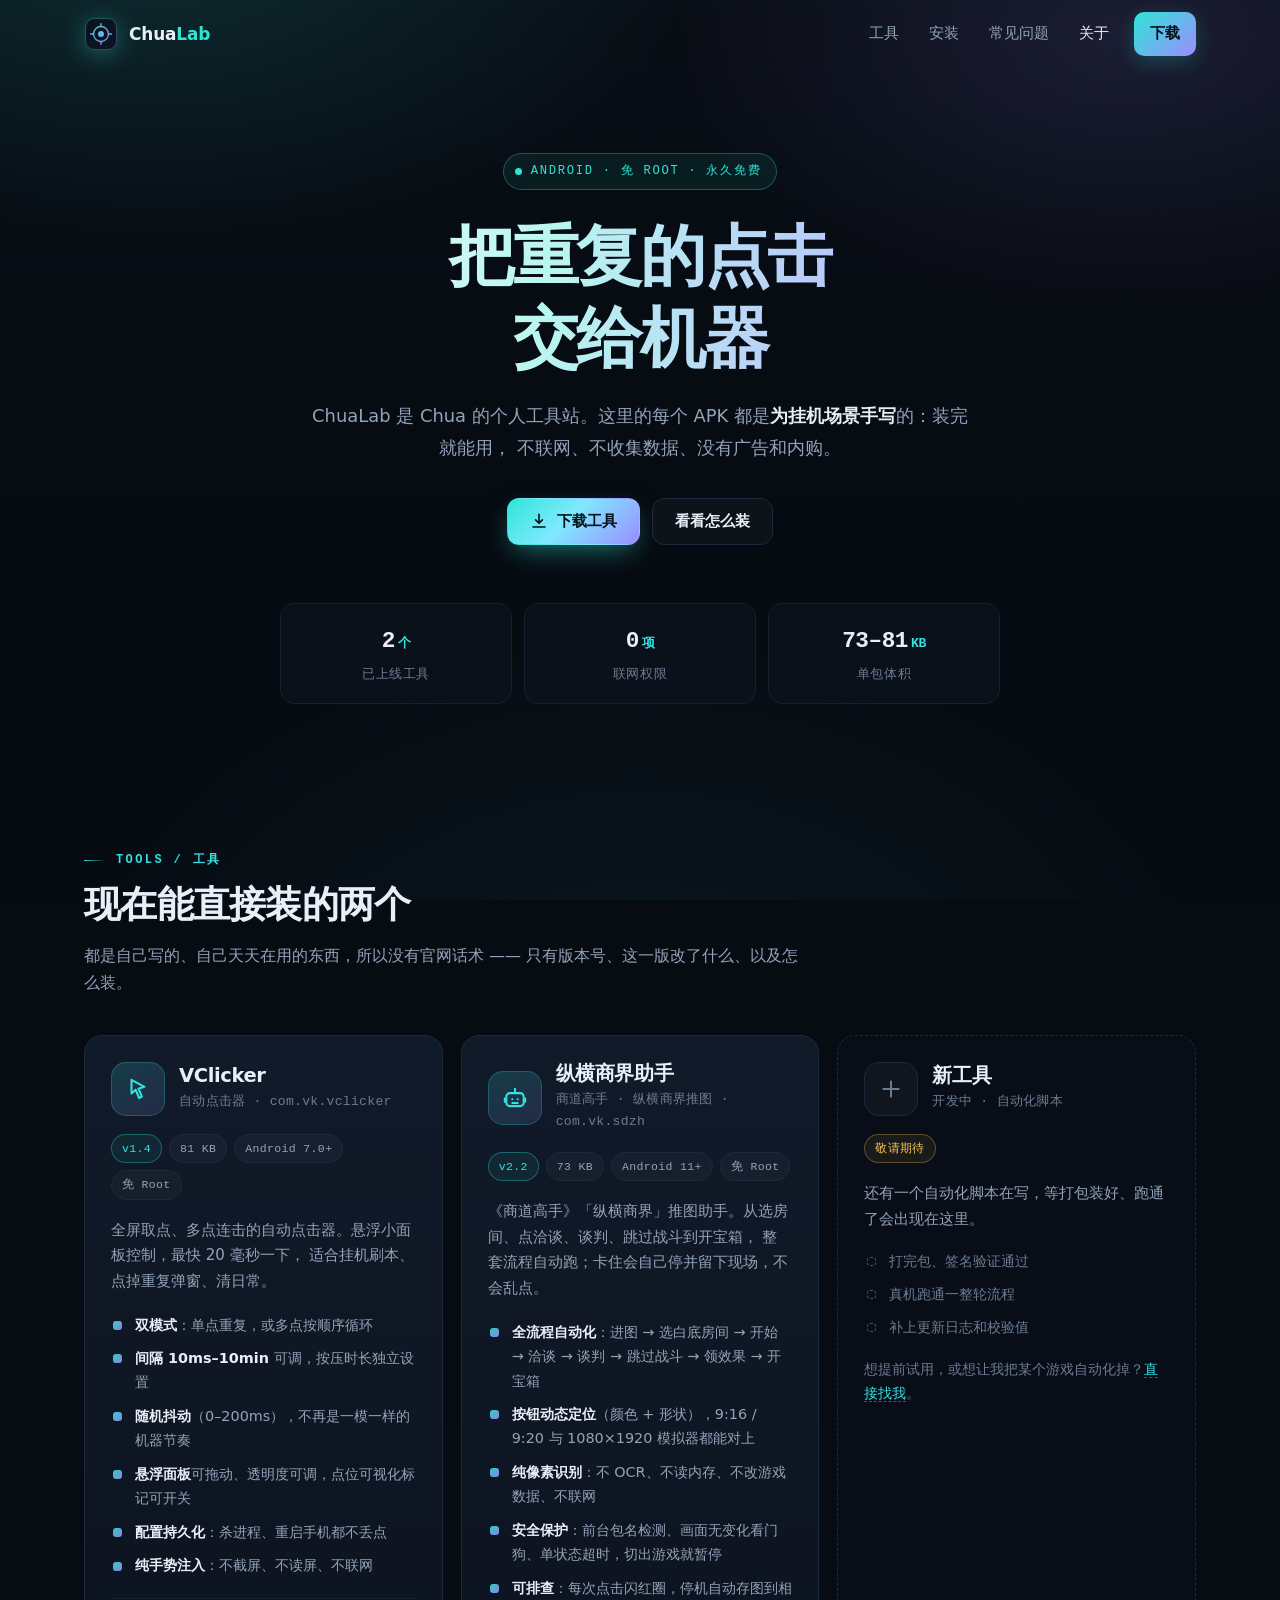
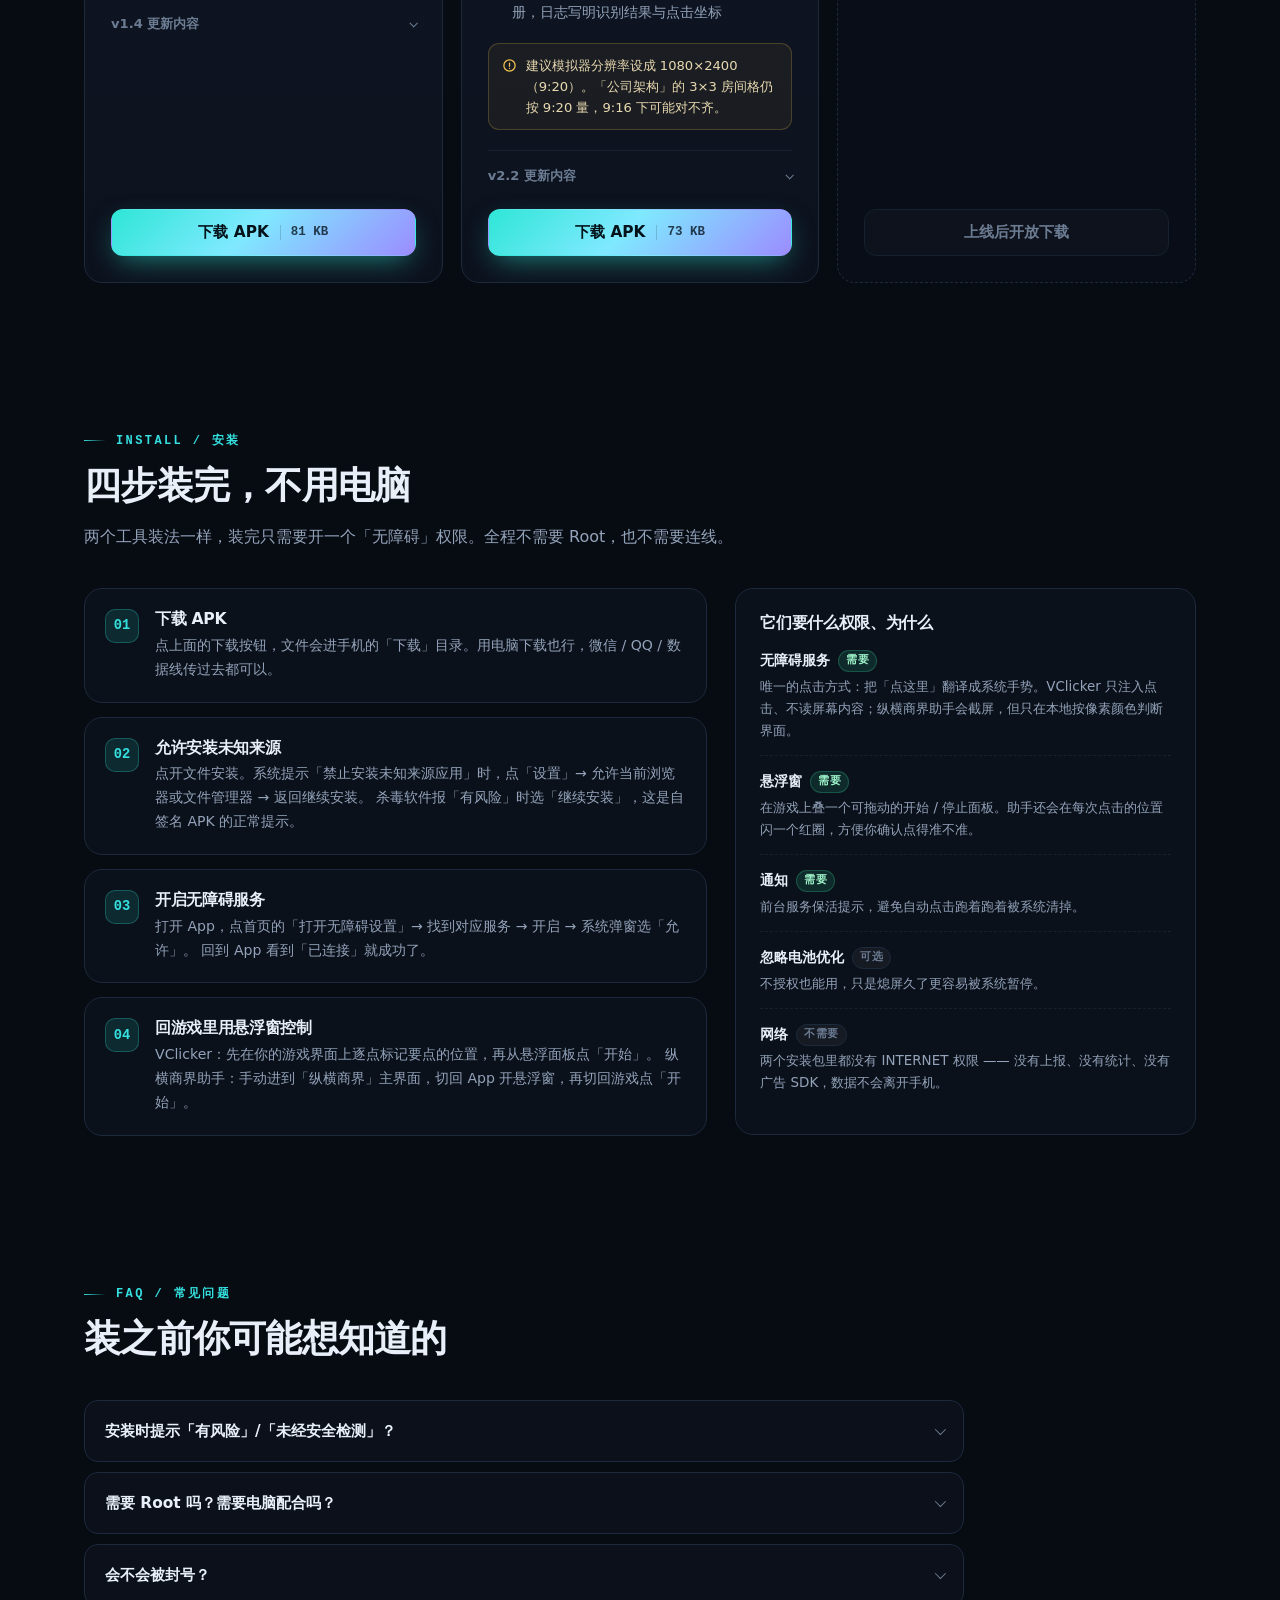
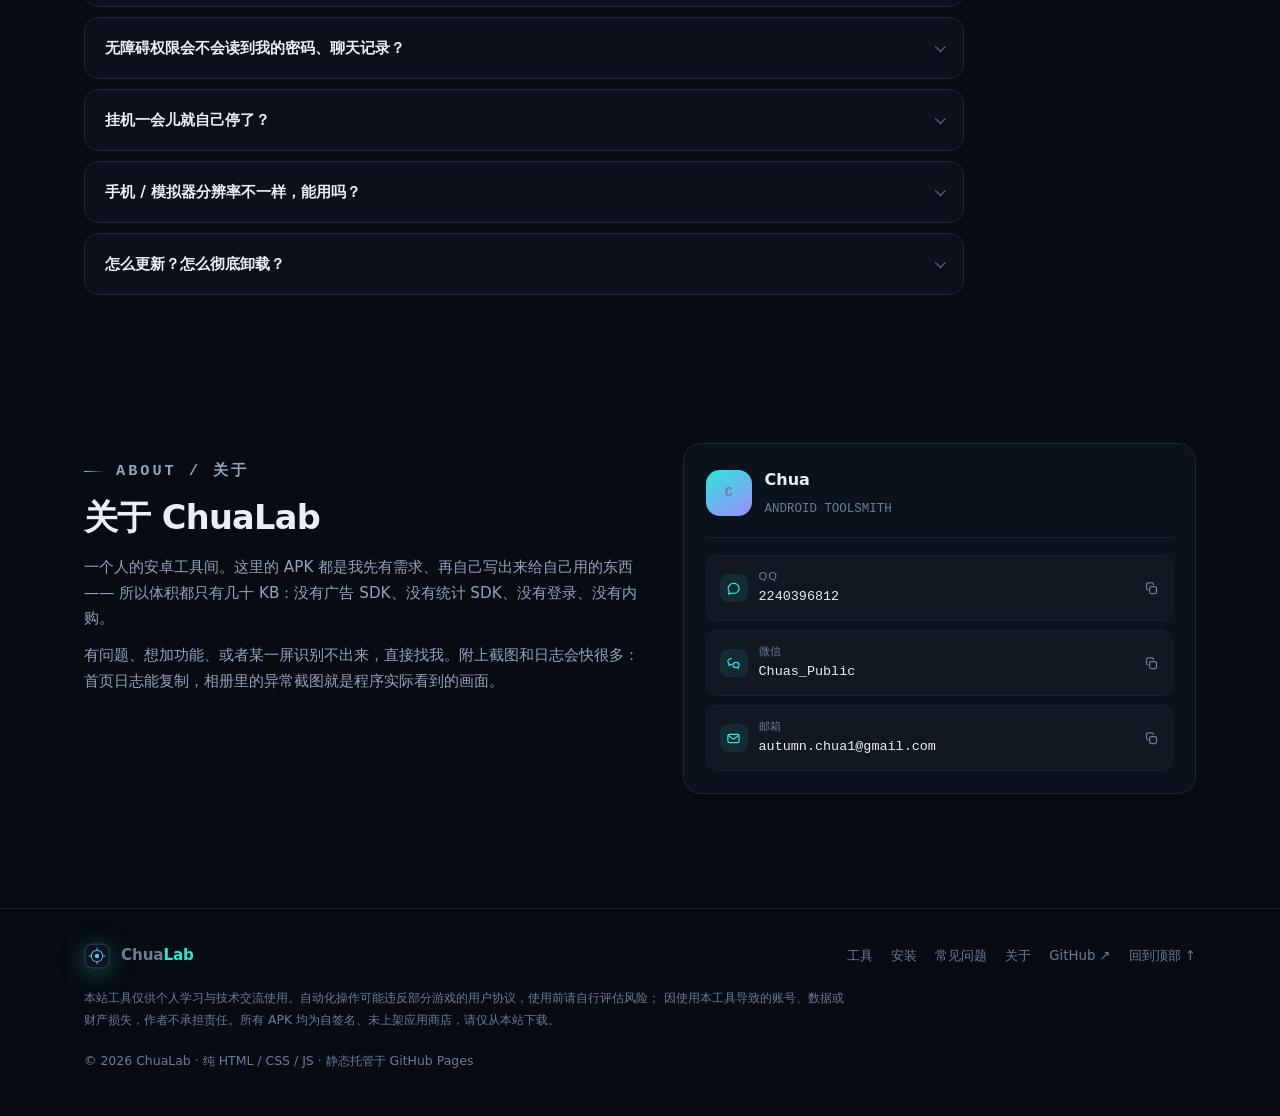
==== commit 7cd464ba: "seo: canonical + og:url + 分享预览图；README 补线上地址" ====
--- a/index.html
+++ b/index.html
@@ -8,10 +8,15 @@
 <meta name="theme-color" content="#070b12">
 <meta name="color-scheme" content="dark">
 <meta name="author" content="Chua">
+<link rel="canonical" href="https://robot-chua.github.io/">
 <meta property="og:type" content="website">
 <meta property="og:site_name" content="ChuaLab">
+<meta property="og:url" content="https://robot-chua.github.io/">
 <meta property="og:title" content="ChuaLab — 安卓游戏工具站">
 <meta property="og:description" content="免 Root 的自动点击器 VClicker、纵横商界推图助手。免费、无广告、不联网，APK 直接下载。">
+<meta property="og:image" content="https://robot-chua.github.io/assets/og.png">
+<meta property="og:image:width" content="1200">
+<meta property="og:image:height" content="630">
 <meta property="og:locale" content="zh_CN">
 <meta name="twitter:card" content="summary">
 <script>document.documentElement.classList.add('js');</script>
@@ -24,6 +29,7 @@
     {
       "@type": "WebSite",
       "name": "ChuaLab",
+      "url": "https://robot-chua.github.io/",
       "inLanguage": "zh-CN",
       "description": "个人安卓游戏工具站，提供免 Root 的自动点击器与游戏自动化助手。"
     },
@@ -507,6 +513,7 @@
         <a href="#install">安装</a>
         <a href="#faq">常见问题</a>
         <a href="#about">关于</a>
+        <a href="https://github.com/Robot-Chua/Robot-Chua.github.io" target="_blank" rel="noopener">GitHub ↗</a>
         <a href="#top">回到顶部 ↑</a>
       </nav>
     </div>
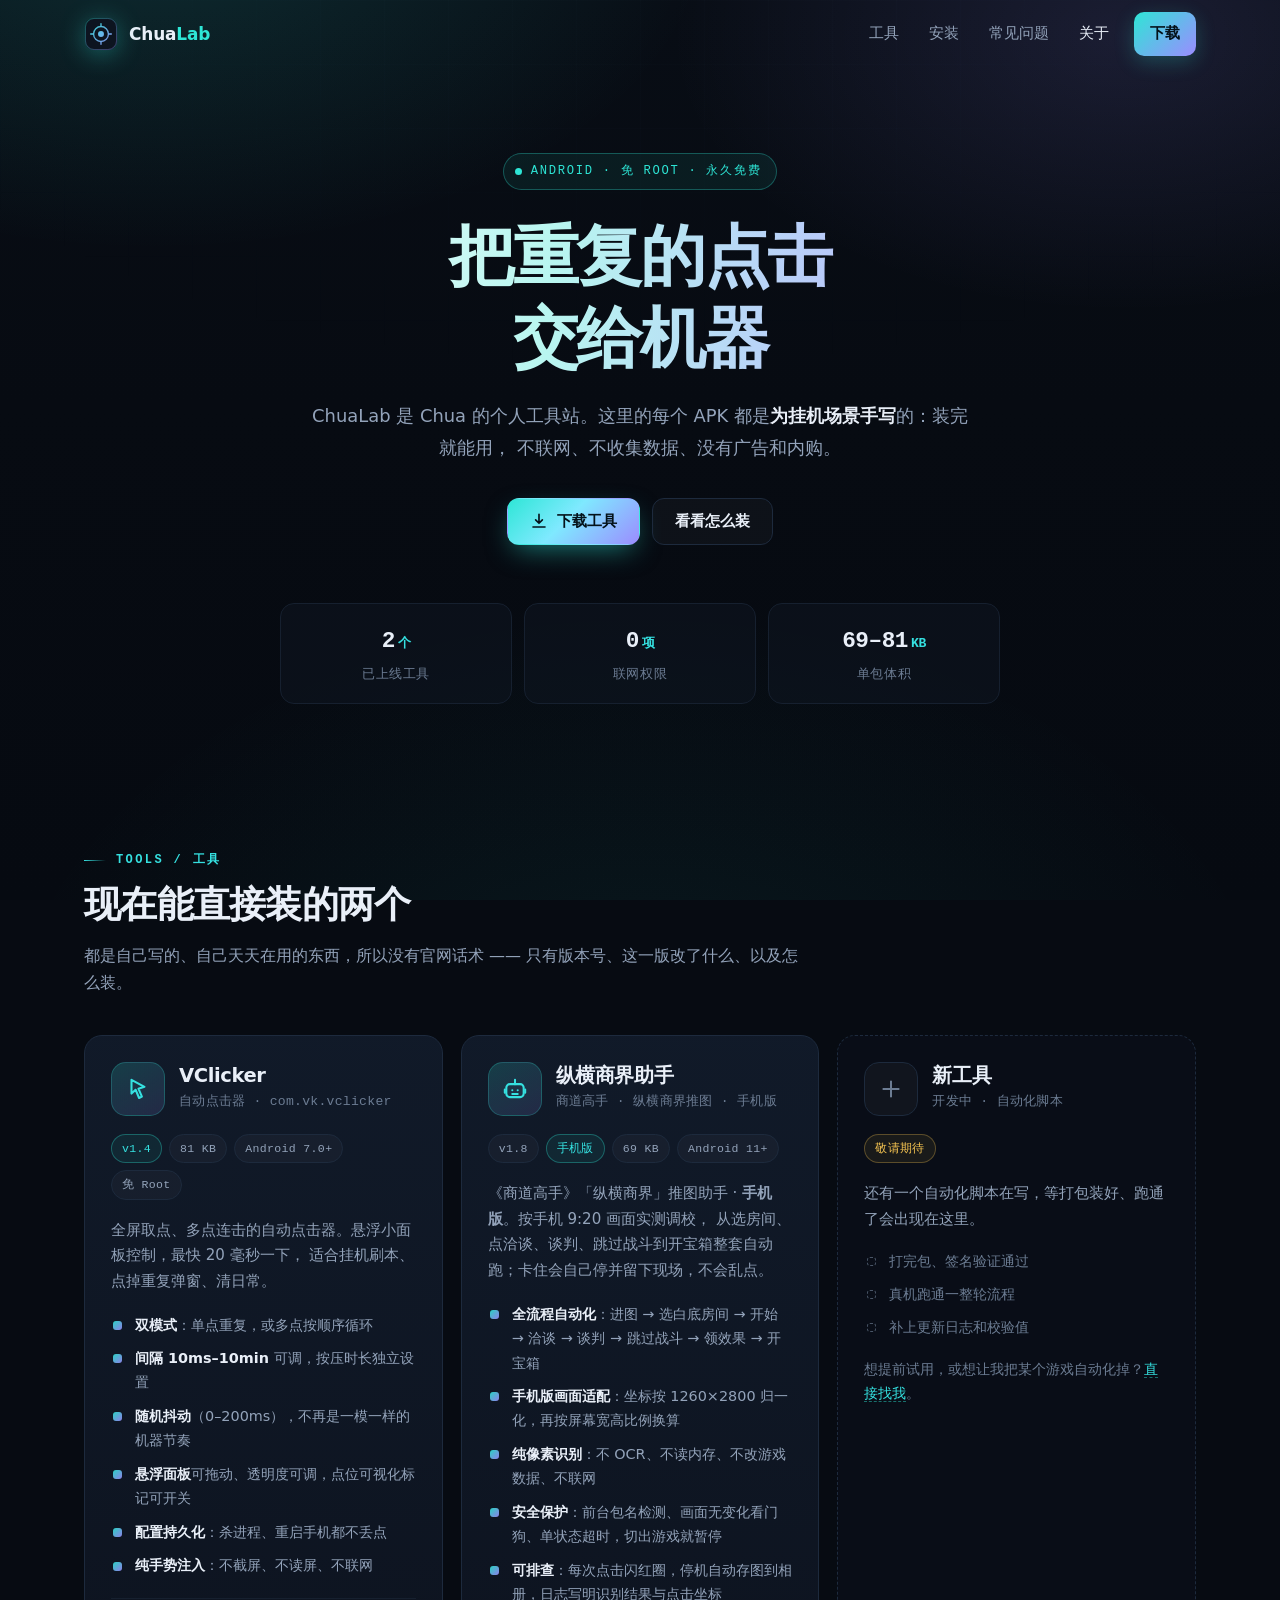
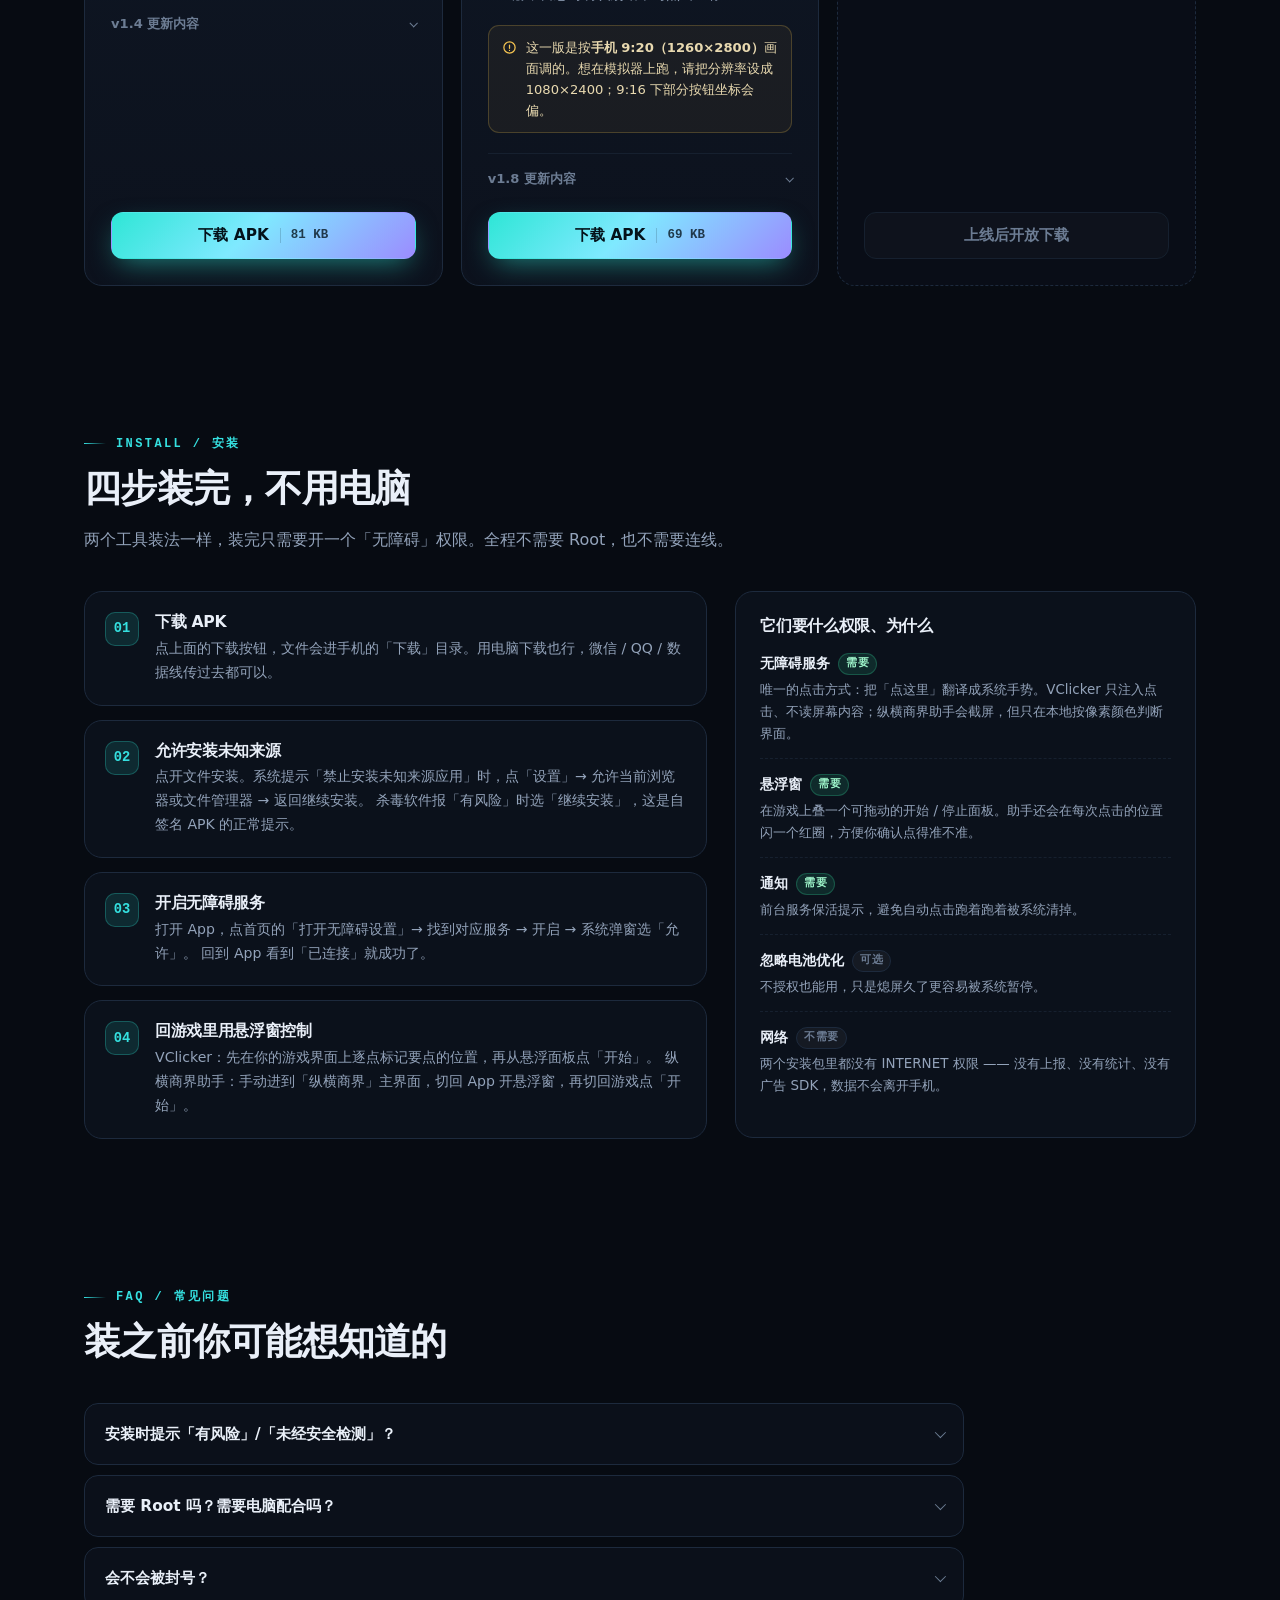
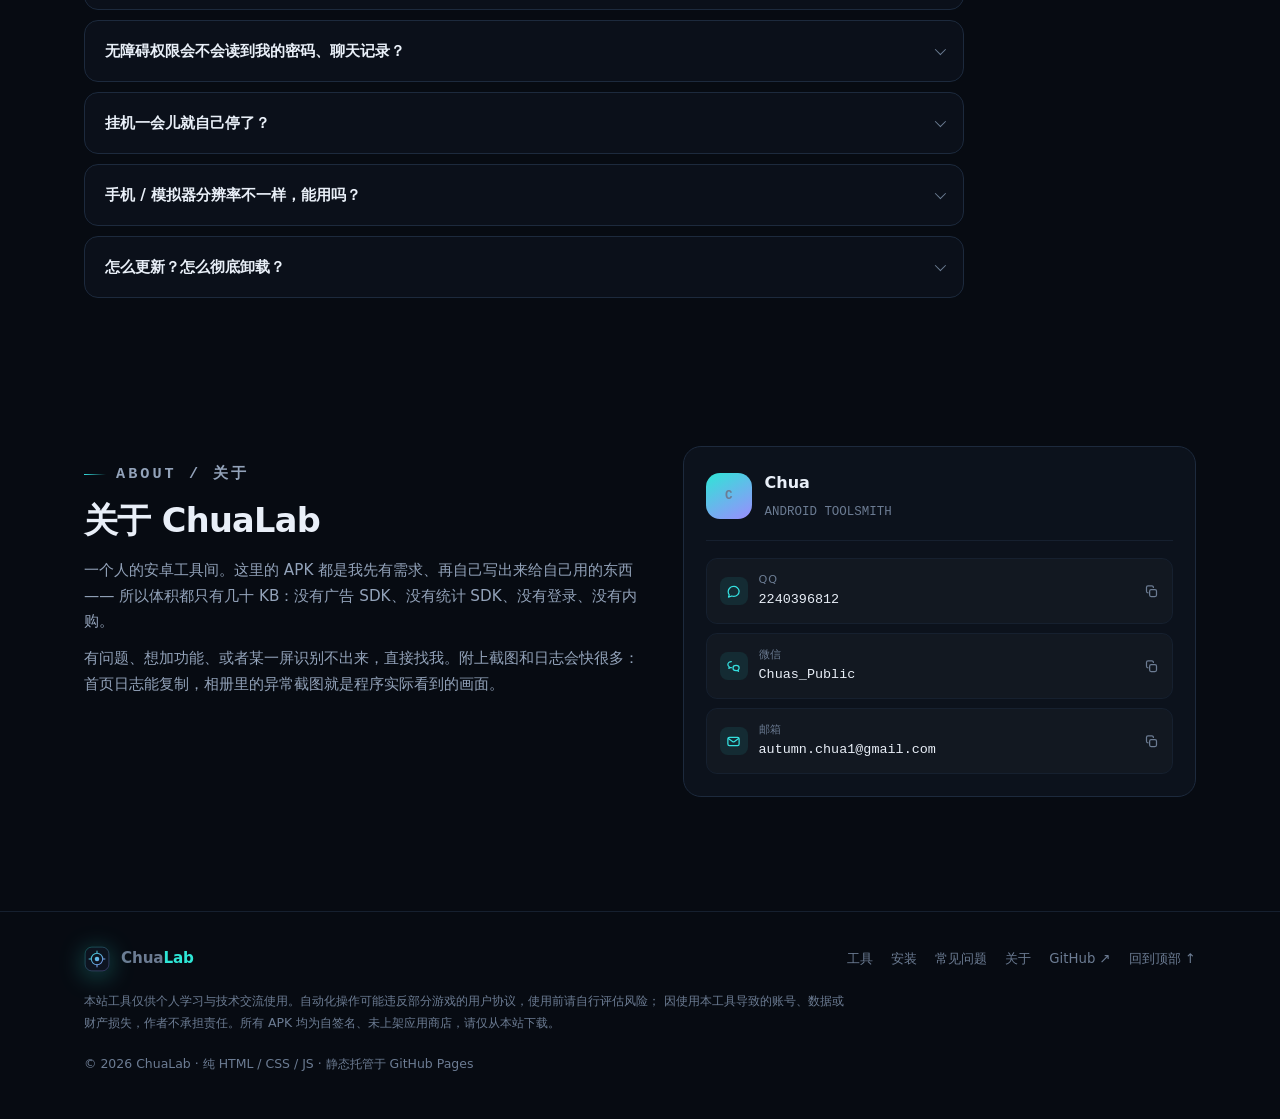
==== commit a370ed78: "update: 纵横商界助手换成 v1.8 手机版，下架 v2.2" ====
--- a/index.html
+++ b/index.html
@@ -49,9 +49,9 @@
       "name": "纵横商界助手",
       "applicationCategory": "UtilitiesApplication",
       "operatingSystem": "Android 11+",
-      "softwareVersion": "2.2",
+      "softwareVersion": "1.8",
       "offers": { "@type": "Offer", "price": "0", "priceCurrency": "CNY" },
-      "fileSize": "73KB",
+      "fileSize": "69KB",
       "description": "《商道高手》纵横商界的推图自动化助手，纯像素识别 + 无障碍点击，免 Root。"
     }
   ]
@@ -110,7 +110,7 @@
       <ul class="hero-stats">
         <li><span class="num">2<em>个</em></span><span class="lab">已上线工具</span></li>
         <li><span class="num">0<em>项</em></span><span class="lab">联网权限</span></li>
-        <li><span class="num">73–81<em>KB</em></span><span class="lab">单包体积</span></li>
+        <li><span class="num">69–81<em>KB</em></span><span class="lab">单包体积</span></li>
       </ul>
     </div>
   </section>
@@ -194,25 +194,25 @@
             </div>
             <div class="tool-title">
               <h3>纵横商界助手</h3>
-              <p class="sub">商道高手 · 纵横商界推图 · com.vk.sdzh</p>
+              <p class="sub">商道高手 · 纵横商界推图 · 手机版</p>
             </div>
           </div>
 
           <div class="tag-row">
-            <span class="tag is-accent">v2.2</span>
-            <span class="tag">73 KB</span>
+            <span class="tag">v1.8</span>
+            <span class="tag is-accent">手机版</span>
+            <span class="tag">69 KB</span>
             <span class="tag">Android 11+</span>
-            <span class="tag">免 Root</span>
           </div>
 
           <p class="card-desc">
-            《商道高手》「纵横商界」推图助手。从选房间、点洽谈、谈判、跳过战斗到开宝箱，
-            整套流程自动跑；卡住会自己停并留下现场，不会乱点。
+            《商道高手》「纵横商界」推图助手 · <b>手机版</b>。按手机 9:20 画面实测调校，
+            从选房间、点洽谈、谈判、跳过战斗到开宝箱整套自动跑；卡住会自己停并留下现场，不会乱点。
           </p>
 
           <ul class="feature-list">
             <li><b>全流程自动化</b>：进图 → 选白底房间 → 开始 → 洽谈 → 谈判 → 跳过战斗 → 领效果 → 开宝箱</li>
-            <li><b>按钮动态定位</b>（颜色 + 形状），9:16 / 9:20 与 1080×1920 模拟器都能对上</li>
+            <li><b>手机版画面适配</b>：坐标按 1260×2800 归一化，再按屏幕宽高比例换算</li>
             <li><b>纯像素识别</b>：不 OCR、不读内存、不改游戏数据、不联网</li>
             <li><b>安全保护</b>：前台包名检测、画面无变化看门狗、单状态超时，切出游戏就暂停</li>
             <li><b>可排查</b>：每次点击闪红圈，停机自动存图到相册，日志写明识别结果与点击坐标</li>
@@ -222,25 +222,24 @@
             <svg viewBox="0 0 24 24" fill="none" stroke="currentColor" stroke-width="2" stroke-linecap="round" stroke-linejoin="round" aria-hidden="true">
               <path d="M12 8.2v5M12 16.6v.02"/><circle cx="12" cy="12" r="9"/>
             </svg>
-            <span>建议模拟器分辨率设成 1080×2400（9:20）。「公司架构」的 3×3 房间格仍按 9:20 量，9:16 下可能对不齐。</span>
+            <span>这一版是按<b>手机 9:20（1260×2800）</b>画面调的。想在模拟器上跑，请把分辨率设成 1080×2400；9:16 下部分按钮坐标会偏。</span>
           </div>
 
           <details class="changelog">
-            <summary>v2.2 更新内容</summary>
+            <summary>v1.8 更新内容</summary>
             <div class="changelog-body">
               <ul>
-                <li>宝箱坐标改为按发光像素实时计算，修掉「偏上 73 像素、点 20 次开不掉」的问题</li>
-                <li>按钮坐标按角色缓存，同一界面反复点同一个点，不再在 374/582/882 之间乱跳</li>
-                <li>宝箱连续点 6 次仍失败就停机并提示位置，不再空转</li>
-                <li>顺带修掉 v2.1 的两个真 bug：公司架构被绿字误判成「洽谈中」、洽谈点 70 次才打完</li>
+                <li>地图判定改成「陆地 + 海水」一起算，大片是海的地图不再报「未识别界面」</li>
+                <li>大区列表 → 区域地图 → 公司架构 → 洽谈 / 谈判 → 跳过战斗 → 开宝箱，整条链路打通</li>
+                <li>15 张手机截图实测界面判定全对（最低地图 0.39，最高非地图 0.12，阈值 0.25 很安全）</li>
               </ul>
-              <code class="hash">SHA-256 77d68655bf798009ac86b0f8f68d55ac0a195f019ea62fdf3abb0a22e45ed651</code>
+              <code class="hash">SHA-256 27e9dd75332c2f8344dfabbd82e46109b5f33c24ec09d53207ca1e10249eeadb</code>
             </div>
           </details>
 
           <div class="card-foot">
-            <a class="btn btn-primary btn-block" href="downloads/ZonghengHelper-v2.2.apk" download>
-              下载 APK<span class="btn-meta">73 KB</span>
+            <a class="btn btn-primary btn-block" href="downloads/ZonghengHelper-v1.8.apk" download>
+              下载 APK<span class="btn-meta">69 KB</span>
             </a>
           </div>
         </article>
